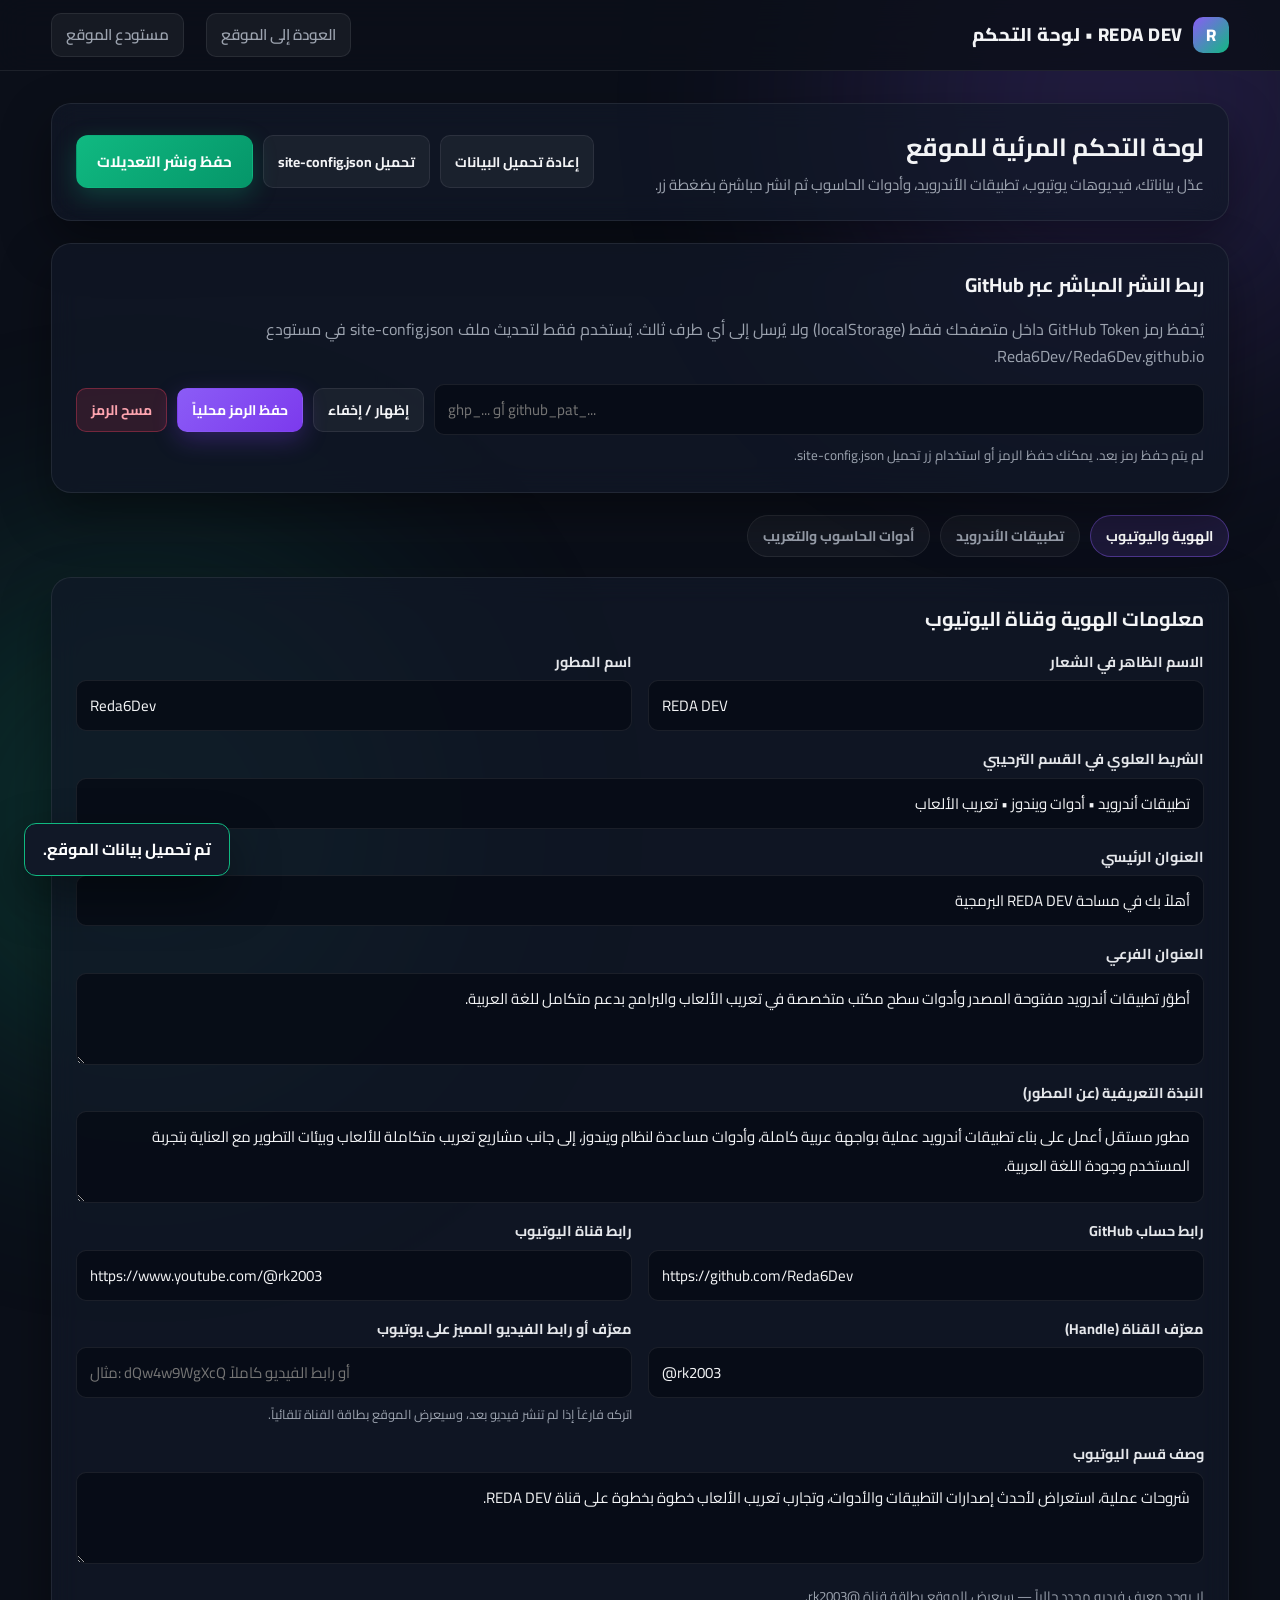
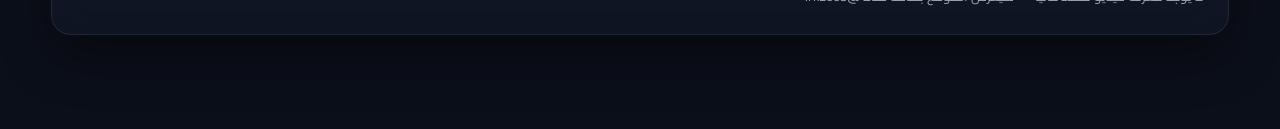
==== admin.html @ 79608a17 "Initial release of REDA DEV personal website and admin panel" ====
<!DOCTYPE html>
<html lang="ar" dir="rtl">
<head>
  <meta charset="UTF-8">
  <meta name="viewport" content="width=device-width, initial-scale=1.0">
  <title>لوحة التحكم | REDA DEV</title>
  <link rel="preconnect" href="https://fonts.googleapis.com">
  <link rel="preconnect" href="https://fonts.gstatic.com" crossorigin>
  <link href="https://fonts.googleapis.com/css2?family=Cairo:wght@400;600;700;800&display=swap" rel="stylesheet">
  <link rel="stylesheet" href="style.css">
</head>
<body>
  <div class="bg-glow bg-glow-1" aria-hidden="true"></div>
  <div class="bg-glow bg-glow-2" aria-hidden="true"></div>

  <header class="navbar">
    <div class="container nav-inner">
      <a href="index.html" class="brand">
        <span class="brand-mark">R</span>
        <span class="brand-text">REDA DEV • لوحة التحكم</span>
      </a>
      <nav class="nav-links" style="display:flex;">
        <a href="index.html" class="btn btn-secondary btn-sm">العودة إلى الموقع</a>
        <a href="https://github.com/Reda6Dev/Reda6Dev.github.io" target="_blank" rel="noopener noreferrer" class="btn btn-secondary btn-sm">مستودع الموقع</a>
      </nav>
    </div>
  </header>

  <main class="container admin-main">
    <section class="admin-header-card glass-card">
      <div>
        <h1>لوحة التحكم المرئية للموقع</h1>
        <p>عدّل بياناتك، فيديوهات يوتيوب، تطبيقات الأندرويد، وأدوات الحاسوب ثم انشر مباشرة بضغطة زر.</p>
      </div>
      <div class="admin-actions-bar">
        <button type="button" id="btn-reload" class="btn btn-secondary btn-sm">إعادة تحميل البيانات</button>
        <button type="button" id="btn-download" class="btn btn-secondary btn-sm">تحميل site-config.json</button>
        <button type="button" id="btn-publish" class="btn btn-emerald">حفظ ونشر التعديلات</button>
      </div>
    </section>

    <!-- GitHub Token Card -->
    <section class="admin-panel-card glass-card">
      <h2>ربط النشر المباشر عبر GitHub</h2>
      <p class="muted" style="margin-top:0;margin-bottom:14px;">
        يُحفظ رمز <span class="ltr-inline">GitHub Token</span> داخل متصفحك فقط (<span class="ltr-inline">localStorage</span>) ولا يُرسل إلى أي طرف ثالث. يُستخدم فقط لتحديث ملف <span class="ltr-inline">site-config.json</span> في مستودع <span class="ltr-inline">Reda6Dev/Reda6Dev.github.io</span>.
      </p>
      <div class="token-row">
        <input type="password" id="gh-token" class="input input-ltr" placeholder="ghp_... أو github_pat_...">
        <button type="button" id="btn-toggle-token" class="btn btn-secondary btn-sm">إظهار / إخفاء</button>
        <button type="button" id="btn-save-token" class="btn btn-primary btn-sm">حفظ الرمز محلياً</button>
        <button type="button" id="btn-clear-token" class="btn btn-danger btn-sm">مسح الرمز</button>
      </div>
      <small id="token-status" class="muted" style="display:block;margin-top:10px;"></small>
    </section>

    <!-- Tabs -->
    <div class="admin-tabs" role="tablist">
      <button type="button" class="filter-btn active" data-tab="tab-site">الهوية واليوتيوب</button>
      <button type="button" class="filter-btn" data-tab="tab-apps">تطبيقات الأندرويد</button>
      <button type="button" class="filter-btn" data-tab="tab-tools">أدوات الحاسوب والتعريب</button>
    </div>

    <!-- Tab 1: Identity & YouTube -->
    <section id="tab-site" class="admin-panel-card glass-card tab-pane">
      <h2>معلومات الهوية وقناة اليوتيوب</h2>
      <div class="form-grid">
        <div class="form-field">
          <label for="f-brandName">الاسم الظاهر في الشعار</label>
          <input type="text" id="f-brandName" class="input input-ltr">
        </div>
        <div class="form-field">
          <label for="f-owner">اسم المطور</label>
          <input type="text" id="f-owner" class="input input-ltr">
        </div>
        <div class="form-field full">
          <label for="f-heroBadge">الشريط العلوي في القسم الترحيبي</label>
          <input type="text" id="f-heroBadge" class="input">
        </div>
        <div class="form-field full">
          <label for="f-heroTitle">العنوان الرئيسي</label>
          <input type="text" id="f-heroTitle" class="input">
        </div>
        <div class="form-field full">
          <label for="f-heroSubtitle">العنوان الفرعي</label>
          <textarea id="f-heroSubtitle" class="textarea"></textarea>
        </div>
        <div class="form-field full">
          <label for="f-bio">النبذة التعريفية (عن المطور)</label>
          <textarea id="f-bio" class="textarea"></textarea>
        </div>
        <div class="form-field">
          <label for="f-githubUrl">رابط حساب GitHub</label>
          <input type="url" id="f-githubUrl" class="input input-ltr">
        </div>
        <div class="form-field">
          <label for="f-youtubeUrl">رابط قناة اليوتيوب</label>
          <input type="url" id="f-youtubeUrl" class="input input-ltr">
        </div>
        <div class="form-field">
          <label for="f-youtubeHandle">معرّف القناة (Handle)</label>
          <input type="text" id="f-youtubeHandle" class="input input-ltr" placeholder="@rk2003">
        </div>
        <div class="form-field">
          <label for="f-youtubeFeaturedVideoId">معرّف أو رابط الفيديو المميز على يوتيوب</label>
          <input type="text" id="f-youtubeFeaturedVideoId" class="input input-ltr" placeholder="مثال: dQw4w9WgXcQ أو رابط الفيديو كاملاً">
          <small>اتركه فارغاً إذا لم تنشر فيديو بعد، وسيعرض الموقع بطاقة القناة تلقائياً.</small>
        </div>
        <div class="form-field full">
          <label for="f-youtubeDescription">وصف قسم اليوتيوب</label>
          <textarea id="f-youtubeDescription" class="textarea"></textarea>
        </div>
      </div>

      <div id="yt-preview-box" style="margin-top:18px;"></div>
    </section>

    <!-- Tab 2: Android Apps -->
    <section id="tab-apps" class="admin-panel-card glass-card tab-pane" style="display:none;">
      <div class="section-bar-head">
        <h2 style="margin:0;">تطبيقات الأندرويد</h2>
        <button type="button" id="btn-add-app" class="btn btn-primary btn-sm">+ إضافة تطبيق جديد</button>
      </div>
      <div id="admin-apps-list"></div>
    </section>

    <!-- Tab 3: Desktop Tools -->
    <section id="tab-tools" class="admin-panel-card glass-card tab-pane" style="display:none;">
      <div class="section-bar-head">
        <h2 style="margin:0;">أدوات الحاسوب والتعريب</h2>
        <button type="button" id="btn-add-tool" class="btn btn-primary btn-sm">+ إضافة أداة جديدة</button>
      </div>
      <div id="admin-tools-list"></div>
    </section>
  </main>

  <div id="toast" class="toast" role="status" aria-live="polite"></div>

  <script src="admin.js"></script>
</body>
</html>
---- style.css ----
:root {
  --bg: #0b0f19;
  --bg-elevated: rgba(17, 24, 39, 0.72);
  --bg-solid: #111827;
  --border: rgba(255, 255, 255, 0.08);
  --border-hover: rgba(139, 92, 246, 0.45);
  --text: #f3f4f6;
  --text-muted: #9ca3af;
  --accent: #8b5cf6;
  --accent-strong: #7c3aed;
  --emerald: #10b981;
  --emerald-soft: rgba(16, 185, 129, 0.14);
  --accent-soft: rgba(139, 92, 246, 0.14);
  --yt: #ef4444;
  --danger: #f43f5e;
  --radius-lg: 20px;
  --radius-md: 14px;
  --radius-sm: 10px;
  --shadow: 0 20px 50px rgba(0, 0, 0, 0.4);
}

*,
*::before,
*::after {
  box-sizing: border-box;
}

html {
  scroll-behavior: smooth;
}

body {
  margin: 0;
  font-family: "Cairo", "Segoe UI", Tahoma, sans-serif;
  background-color: var(--bg);
  color: var(--text);
  line-height: 1.7;
  overflow-x: hidden;
  min-height: 100vh;
}

a {
  color: inherit;
  text-decoration: none;
}

img {
  max-width: 100%;
  display: block;
}

button,
input,
textarea,
select {
  font-family: inherit;
}

.ltr-inline {
  direction: ltr;
  unicode-bidi: embed;
  display: inline-block;
}

.muted {
  color: var(--text-muted);
}

.container {
  width: min(1200px, 92%);
  margin-inline: auto;
}

/* Background Glow */
.bg-glow {
  position: fixed;
  width: 560px;
  height: 560px;
  border-radius: 50%;
  filter: blur(130px);
  opacity: 0.18;
  pointer-events: none;
  z-index: -1;
}

.bg-glow-1 {
  background: var(--accent);
  top: -180px;
  right: -120px;
}

.bg-glow-2 {
  background: var(--emerald);
  bottom: -200px;
  left: -140px;
}

/* Navbar */
.navbar {
  position: sticky;
  top: 0;
  z-index: 50;
  background: rgba(11, 15, 25, 0.82);
  backdrop-filter: blur(16px);
  border-bottom: 1px solid var(--border);
}

.nav-inner {
  display: flex;
  align-items: center;
  justify-content: space-between;
  min-height: 70px;
  gap: 16px;
}

.brand {
  display: inline-flex;
  align-items: center;
  gap: 10px;
  font-weight: 800;
  font-size: 1.15rem;
  letter-spacing: 0.5px;
}

.brand-mark {
  width: 36px;
  height: 36px;
  border-radius: 10px;
  background: linear-gradient(135deg, var(--accent), var(--emerald));
  display: grid;
  place-items: center;
  color: #fff;
  font-weight: 800;
  font-size: 1.05rem;
}

.nav-links {
  display: flex;
  align-items: center;
  gap: 22px;
}

.nav-links a {
  color: var(--text-muted);
  font-weight: 600;
  font-size: 0.96rem;
  transition: color 0.2s ease;
}

.nav-links a:hover {
  color: var(--text);
}

.btn-admin-pill {
  padding: 7px 14px;
  border-radius: 999px;
  background: var(--accent-soft);
  border: 1px solid rgba(139, 92, 246, 0.35);
  color: #ddd6fe !important;
  font-size: 0.88rem !important;
}

.btn-admin-pill:hover {
  background: rgba(139, 92, 246, 0.28);
}

.nav-toggle {
  display: none;
  flex-direction: column;
  gap: 5px;
  background: transparent;
  border: 1px solid var(--border);
  border-radius: 8px;
  padding: 8px;
  cursor: pointer;
}

.nav-toggle span {
  width: 22px;
  height: 2px;
  background: var(--text);
  border-radius: 2px;
}

/* Glass Card & Buttons */
.glass-card {
  background: var(--bg-elevated);
  backdrop-filter: blur(14px);
  border: 1px solid var(--border);
  border-radius: var(--radius-lg);
  box-shadow: var(--shadow);
}

.btn {
  display: inline-flex;
  align-items: center;
  justify-content: center;
  gap: 8px;
  padding: 11px 20px;
  border-radius: 12px;
  font-weight: 700;
  font-size: 0.95rem;
  border: 1px solid transparent;
  cursor: pointer;
  transition: transform 0.18s ease, background-color 0.2s ease, border-color 0.2s ease, box-shadow 0.2s ease;
}

.btn:hover {
  transform: translateY(-2px);
}

.btn-sm {
  padding: 8px 14px;
  font-size: 0.87rem;
  border-radius: 10px;
}

.btn-block {
  width: 100%;
}

.btn-primary {
  background: linear-gradient(135deg, var(--accent), var(--accent-strong));
  color: #fff;
  box-shadow: 0 8px 24px rgba(124, 58, 237, 0.3);
}

.btn-primary:hover {
  box-shadow: 0 12px 28px rgba(124, 58, 237, 0.45);
}

.btn-emerald {
  background: linear-gradient(135deg, #10b981, #059669);
  color: #fff;
  box-shadow: 0 8px 24px rgba(16, 185, 129, 0.26);
}

.btn-secondary {
  background: rgba(255, 255, 255, 0.05);
  border-color: var(--border);
  color: var(--text);
}

.btn-secondary:hover {
  background: rgba(255, 255, 255, 0.1);
  border-color: rgba(255, 255, 255, 0.2);
}

.btn-youtube {
  background: rgba(239, 68, 68, 0.16);
  border-color: rgba(239, 68, 68, 0.42);
  color: #fecaca;
}

.btn-youtube:hover {
  background: rgba(239, 68, 68, 0.28);
}

.btn-danger {
  background: rgba(244, 63, 94, 0.14);
  border-color: rgba(244, 63, 94, 0.35);
  color: #fda4af;
}

.btn-danger:hover {
  background: rgba(244, 63, 94, 0.25);
}

/* Hero */
.hero {
  padding: 72px 0 42px;
}

.hero-inner {
  text-align: center;
  max-width: 860px;
}

.hero-badge {
  display: inline-block;
  padding: 6px 16px;
  border-radius: 999px;
  background: var(--emerald-soft);
  border: 1px solid rgba(16, 185, 129, 0.32);
  color: #6ee7b7;
  font-size: 0.88rem;
  font-weight: 700;
  margin-bottom: 18px;
}

.hero-title {
  margin: 0 0 16px;
  font-size: clamp(1.9rem, 4vw, 3rem);
  font-weight: 800;
  line-height: 1.28;
  background: linear-gradient(135deg, #ffffff 30%, #c4b5fd 75%, #6ee7b7 100%);
  -webkit-background-clip: text;
  -webkit-text-fill-color: transparent;
}

.hero-subtitle {
  margin: 0 auto 28px;
  color: var(--text-muted);
  font-size: 1.12rem;
  max-width: 680px;
}

.hero-actions {
  display: flex;
  flex-wrap: wrap;
  justify-content: center;
  gap: 12px;
  margin-bottom: 38px;
}

.hero-stats {
  display: grid;
  grid-template-columns: repeat(3, 1fr);
  gap: 14px;
  max-width: 680px;
  margin-inline: auto;
}

.stat-card {
  background: rgba(255, 255, 255, 0.03);
  border: 1px solid var(--border);
  border-radius: var(--radius-md);
  padding: 16px 12px;
  display: flex;
  flex-direction: column;
  gap: 2px;
}

.stat-value {
  font-size: 1.65rem;
  font-weight: 800;
  color: #fff;
}

.stat-label {
  font-size: 0.88rem;
  color: var(--text-muted);
}

/* Sections */
.section {
  padding: 46px 0;
}

.section-compact {
  padding-bottom: 64px;
}

.section-head {
  display: flex;
  align-items: flex-end;
  justify-content: space-between;
  gap: 16px;
  margin-bottom: 26px;
}

.section-head-wrap {
  flex-wrap: wrap;
}

.section-kicker {
  display: inline-block;
  color: var(--emerald);
  font-weight: 700;
  font-size: 0.85rem;
  margin-bottom: 2px;
}

.section-title {
  margin: 0;
  font-size: 1.75rem;
  font-weight: 800;
}

.section-desc {
  margin: 0;
  color: var(--text-muted);
  font-size: 0.98rem;
}

.loading-box {
  padding: 36px;
  text-align: center;
  color: var(--text-muted);
  background: var(--bg-elevated);
  border: 1px dashed var(--border);
  border-radius: var(--radius-lg);
}

/* Android Apps */
.apps-grid {
  display: grid;
  gap: 24px;
}

.app-card {
  padding: 26px;
  display: grid;
  grid-template-columns: 1.1fr 0.9fr;
  gap: 26px;
  align-items: center;
  transition: border-color 0.25s ease;
}

.app-card:hover {
  border-color: var(--border-hover);
}

.app-header {
  display: flex;
  align-items: center;
  gap: 14px;
  margin-bottom: 12px;
}

.app-icon {
  width: 56px;
  height: 56px;
  border-radius: 14px;
  object-fit: cover;
  border: 1px solid var(--border);
  background: rgba(255, 255, 255, 0.04);
  flex-shrink: 0;
}

.app-icon-fallback {
  width: 56px;
  height: 56px;
  border-radius: 14px;
  display: grid;
  place-items: center;
  background: linear-gradient(135deg, var(--accent-soft), var(--emerald-soft));
  border: 1px solid var(--border);
  font-size: 1.5rem;
  flex-shrink: 0;
}

.app-title-row {
  display: flex;
  align-items: center;
  flex-wrap: wrap;
  gap: 10px;
}

.app-name {
  margin: 0;
  font-size: 1.45rem;
  font-weight: 800;
}

.version-badge {
  display: inline-flex;
  align-items: center;
  gap: 5px;
  padding: 3px 10px;
  border-radius: 999px;
  font-size: 0.78rem;
  font-weight: 700;
  background: var(--emerald-soft);
  color: #6ee7b7;
  border: 1px solid rgba(16, 185, 129, 0.3);
  direction: ltr;
}

.app-tagline {
  margin: 2px 0 0;
  color: #c4b5fd;
  font-size: 0.94rem;
  font-weight: 600;
}

.app-desc {
  margin: 12px 0 16px;
  color: var(--text-muted);
}

.features-list {
  list-style: none;
  margin: 0 0 20px;
  padding: 0;
  display: grid;
  gap: 8px;
}

.features-list li {
  display: flex;
  align-items: flex-start;
  gap: 9px;
  font-size: 0.94rem;
  color: #e5e7eb;
}

.features-list li::before {
  content: "✓";
  color: var(--emerald);
  font-weight: 800;
  flex-shrink: 0;
}

.app-actions {
  display: flex;
  flex-wrap: wrap;
  gap: 10px;
}

.apk-meta {
  margin-top: 10px;
  font-size: 0.84rem;
  color: var(--text-muted);
}

/* Screenshots Gallery */
.app-gallery {
  display: grid;
  grid-template-columns: repeat(3, 1fr);
  gap: 10px;
}

.shot-thumb {
  position: relative;
  border-radius: 12px;
  overflow: hidden;
  border: 1px solid var(--border);
  background: #080b12;
  cursor: pointer;
  padding: 0;
  aspect-ratio: 9 / 19;
  transition: transform 0.2s ease, border-color 0.2s ease;
}

.shot-thumb:hover {
  transform: translateY(-4px);
  border-color: var(--accent);
}

.shot-thumb img {
  width: 100%;
  height: 100%;
  object-fit: cover;
}

.shot-zoom-hint {
  position: absolute;
  inset-inline: 0;
  bottom: 0;
  padding: 18px 6px 6px;
  background: linear-gradient(transparent, rgba(0, 0, 0, 0.85));
  color: #fff;
  font-size: 0.74rem;
  text-align: center;
  opacity: 0;
  transition: opacity 0.2s ease;
}

.shot-thumb:hover .shot-zoom-hint {
  opacity: 1;
}

/* Filter Bar & Tools Grid */
.filter-bar {
  display: flex;
  flex-wrap: wrap;
  gap: 8px;
}

.filter-btn {
  padding: 7px 15px;
  border-radius: 999px;
  border: 1px solid var(--border);
  background: rgba(255, 255, 255, 0.04);
  color: var(--text-muted);
  font-weight: 700;
  font-size: 0.88rem;
  cursor: pointer;
  transition: all 0.2s ease;
}

.filter-btn.active,
.filter-btn:hover {
  background: var(--accent-soft);
  border-color: rgba(139, 92, 246, 0.45);
  color: #fff;
}

.tools-grid {
  display: grid;
  grid-template-columns: repeat(auto-fill, minmax(310px, 1fr));
  gap: 18px;
}

.tool-card {
  padding: 22px;
  display: flex;
  flex-direction: column;
  justify-content: space-between;
  gap: 16px;
  transition: transform 0.2s ease, border-color 0.2s ease;
}

.tool-card:hover {
  transform: translateY(-3px);
  border-color: var(--border-hover);
}

.tool-top {
  display: flex;
  align-items: flex-start;
  justify-content: space-between;
  gap: 12px;
}

.tool-title-group {
  display: flex;
  align-items: center;
  gap: 12px;
}

.tool-emoji {
  width: 44px;
  height: 44px;
  border-radius: 12px;
  display: grid;
  place-items: center;
  background: rgba(255, 255, 255, 0.05);
  border: 1px solid var(--border);
  font-size: 1.35rem;
  flex-shrink: 0;
}

.tool-name {
  margin: 0;
  font-size: 1.08rem;
  font-weight: 800;
  direction: ltr;
  text-align: right;
}

.tool-category {
  font-size: 0.8rem;
  color: #c4b5fd;
  font-weight: 600;
}

.tool-desc {
  margin: 10px 0 12px;
  color: var(--text-muted);
  font-size: 0.93rem;
}

.tags-row {
  display: flex;
  flex-wrap: wrap;
  gap: 6px;
}

.tag-chip {
  padding: 2px 9px;
  border-radius: 6px;
  background: rgba(255, 255, 255, 0.05);
  border: 1px solid var(--border);
  font-size: 0.76rem;
  color: #d1d5db;
}

.tool-actions {
  display: flex;
  gap: 8px;
  flex-wrap: wrap;
  padding-top: 8px;
  border-top: 1px solid rgba(255, 255, 255, 0.06);
}

.tool-actions .btn {
  flex: 1;
  min-width: 120px;
}

/* YouTube Section */
.youtube-layout {
  display: grid;
  grid-template-columns: 1.4fr 0.85fr;
  gap: 20px;
  align-items: stretch;
}

.youtube-player-wrap {
  overflow: hidden;
  padding: 12px;
  display: flex;
  align-items: center;
  justify-content: center;
}

.yt-aspect {
  position: relative;
  width: 100%;
  aspect-ratio: 16 / 9;
  border-radius: 14px;
  overflow: hidden;
  background: #060911;
}

.yt-aspect iframe {
  position: absolute;
  inset: 0;
  width: 100%;
  height: 100%;
  border: 0;
}

.yt-placeholder {
  width: 100%;
  aspect-ratio: 16 / 9;
  border-radius: 14px;
  background: radial-gradient(circle at top right, rgba(239, 68, 68, 0.16), transparent 55%),
              linear-gradient(135deg, rgba(17, 24, 39, 0.95), rgba(11, 15, 25, 0.98));
  border: 1px dashed rgba(255, 255, 255, 0.14);
  display: flex;
  flex-direction: column;
  align-items: center;
  justify-content: center;
  text-align: center;
  padding: 28px;
  gap: 12px;
}

.yt-play-circle {
  width: 70px;
  height: 70px;
  border-radius: 50%;
  background: rgba(239, 68, 68, 0.2);
  border: 2px solid rgba(239, 68, 68, 0.55);
  color: #fecaca;
  font-size: 1.7rem;
  display: grid;
  place-items: center;
}

.youtube-info-card {
  padding: 24px;
  display: flex;
  flex-direction: column;
  justify-content: space-between;
  gap: 18px;
}

.yt-channel-badge {
  display: flex;
  align-items: center;
  gap: 14px;
}

.yt-avatar {
  width: 54px;
  height: 54px;
  border-radius: 50%;
  background: linear-gradient(135deg, #ef4444, #b91c1c);
  color: #fff;
  display: grid;
  place-items: center;
  font-size: 1.25rem;
  font-weight: 800;
  flex-shrink: 0;
}

.yt-channel-badge h3 {
  margin: 0;
  font-size: 1.22rem;
}

.yt-bio {
  margin: 0;
  color: var(--text-muted);
  font-size: 0.96rem;
}

.yt-actions {
  display: grid;
  gap: 10px;
}

/* About Banner */
.about-banner {
  padding: 26px 28px;
  display: flex;
  align-items: center;
  justify-content: space-between;
  gap: 20px;
  flex-wrap: wrap;
}

.about-banner h3 {
  margin: 0 0 6px;
  font-size: 1.25rem;
}

.about-banner p {
  margin: 0;
  color: var(--text-muted);
  max-width: 680px;
}

.about-actions {
  display: flex;
  gap: 10px;
  flex-wrap: wrap;
}

/* Footer */
.footer {
  border-top: 1px solid var(--border);
  padding: 24px 0;
  background: rgba(8, 11, 18, 0.6);
}

.footer-inner {
  display: flex;
  align-items: center;
  justify-content: space-between;
  flex-wrap: wrap;
  gap: 12px;
  color: var(--text-muted);
  font-size: 0.92rem;
}

.footer-links {
  display: flex;
  gap: 18px;
  flex-wrap: wrap;
}

.footer-links a:hover {
  color: var(--text);
}

/* Lightbox */
.lightbox {
  position: fixed;
  inset: 0;
  z-index: 100;
  background: rgba(4, 7, 13, 0.92);
  backdrop-filter: blur(8px);
  display: none;
  align-items: center;
  justify-content: center;
  padding: 24px;
}

.lightbox.open {
  display: flex;
}

.lightbox-content {
  max-width: 92vw;
  max-height: 88vh;
  text-align: center;
}

.lightbox-content img {
  max-height: 78vh;
  margin-inline: auto;
  border-radius: 14px;
  border: 1px solid rgba(255, 255, 255, 0.16);
}

.lightbox-content p {
  margin: 12px 0 0;
  color: var(--text-muted);
}

.lightbox-close,
.lightbox-nav {
  position: fixed;
  background: rgba(255, 255, 255, 0.1);
  border: 1px solid rgba(255, 255, 255, 0.18);
  color: #fff;
  border-radius: 50%;
  width: 44px;
  height: 44px;
  font-size: 1.6rem;
  line-height: 1;
  cursor: pointer;
  display: grid;
  place-items: center;
}

.lightbox-close {
  top: 20px;
  left: 20px;
}

.lightbox-prev {
  right: 18px;
  top: 50%;
  transform: translateY(-50%);
}

.lightbox-next {
  left: 18px;
  top: 50%;
  transform: translateY(-50%);
}

/* Admin Panel Styles */
.admin-main {
  padding: 32px 0 72px;
}

.admin-header-card {
  padding: 22px 24px;
  margin-bottom: 22px;
  display: flex;
  align-items: center;
  justify-content: space-between;
  gap: 16px;
  flex-wrap: wrap;
}

.admin-header-card h1 {
  margin: 0 0 4px;
  font-size: 1.55rem;
}

.admin-header-card p {
  margin: 0;
  color: var(--text-muted);
  font-size: 0.94rem;
}

.admin-actions-bar {
  display: flex;
  flex-wrap: wrap;
  gap: 10px;
}

.admin-tabs {
  display: flex;
  flex-wrap: wrap;
  gap: 10px;
  margin-bottom: 20px;
}

.admin-panel-card {
  padding: 24px;
  margin-bottom: 22px;
}

.admin-panel-card h2 {
  margin: 0 0 14px;
  font-size: 1.25rem;
}

.form-grid {
  display: grid;
  grid-template-columns: repeat(2, 1fr);
  gap: 16px;
}

.form-field {
  display: flex;
  flex-direction: column;
  gap: 6px;
}

.form-field.full {
  grid-column: 1 / -1;
}

.form-field label {
  font-size: 0.9rem;
  font-weight: 700;
  color: #e5e7eb;
}

.form-field small {
  color: var(--text-muted);
  font-size: 0.8rem;
}

.input,
.textarea,
.select {
  width: 100%;
  padding: 10px 13px;
  border-radius: 10px;
  border: 1px solid var(--border);
  background: rgba(8, 12, 22, 0.85);
  color: var(--text);
  font-size: 0.94rem;
  outline: none;
  transition: border-color 0.2s ease;
}

.input:focus,
.textarea:focus,
.select:focus {
  border-color: var(--accent);
}

.input-ltr {
  direction: ltr;
  text-align: left;
}

.textarea {
  min-height: 92px;
  resize: vertical;
}

.token-row {
  display: flex;
  gap: 10px;
  flex-wrap: wrap;
  align-items: center;
}

.token-row .input {
  flex: 1;
  min-width: 240px;
}

.admin-item-card {
  background: rgba(255, 255, 255, 0.03);
  border: 1px solid var(--border);
  border-radius: var(--radius-md);
  padding: 18px;
  margin-bottom: 16px;
}

.admin-item-head {
  display: flex;
  align-items: center;
  justify-content: space-between;
  gap: 12px;
  margin-bottom: 14px;
  padding-bottom: 10px;
  border-bottom: 1px solid rgba(255, 255, 255, 0.06);
}

.admin-item-head h3 {
  margin: 0;
  font-size: 1.1rem;
}

.section-bar-head {
  display: flex;
  align-items: center;
  justify-content: space-between;
  gap: 12px;
  margin-bottom: 16px;
  flex-wrap: wrap;
}

.toast {
  position: fixed;
  bottom: 24px;
  left: 24px;
  z-index: 120;
  padding: 12px 18px;
  border-radius: 12px;
  background: #111827;
  border: 1px solid var(--emerald);
  color: #fff;
  font-weight: 700;
  box-shadow: var(--shadow);
  opacity: 0;
  transform: translateY(16px);
  pointer-events: none;
  transition: opacity 0.22s ease, transform 0.22s ease;
}

.toast.show {
  opacity: 1;
  transform: translateY(0);
}

.toast.error {
  border-color: var(--danger);
}

/* Responsive */
@media (max-width: 920px) {
  .app-card {
    grid-template-columns: 1fr;
  }

  .youtube-layout {
    grid-template-columns: 1fr;
  }
}

@media (max-width: 720px) {
  .nav-toggle {
    display: flex;
  }

  .nav-links {
    position: absolute;
    top: 70px;
    inset-inline: 0;
    background: rgba(11, 15, 25, 0.97);
    border-bottom: 1px solid var(--border);
    flex-direction: column;
    padding: 18px;
    gap: 14px;
    display: none;
  }

  .nav-links.open {
    display: flex;
  }

  .hero {
    padding-top: 46px;
  }

  .hero-stats {
    grid-template-columns: 1fr;
  }

  .form-grid {
    grid-template-columns: 1fr;
  }

  .app-gallery {
    gap: 8px;
  }
}
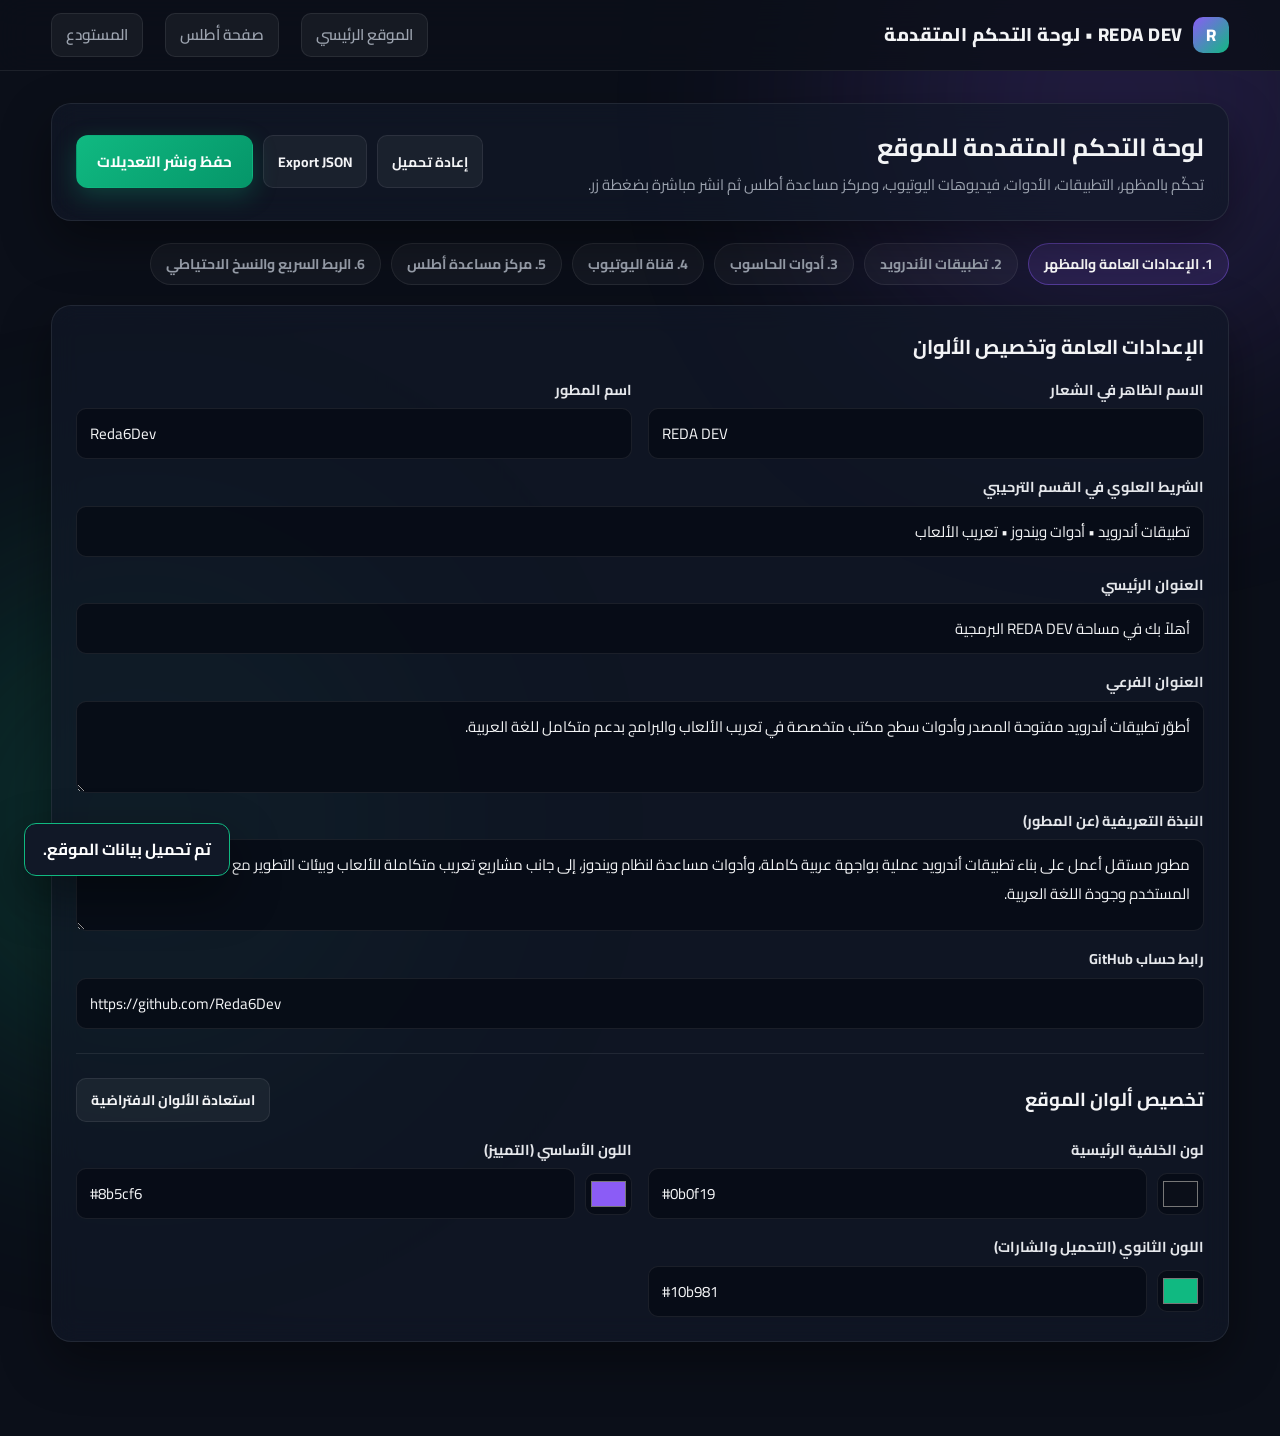
==== commit 5f3775af: "Add Atlas help center, real app icons, and upgraded admin panel" ====
--- a/admin.html
+++ b/admin.html
@@ -3,7 +3,7 @@
 <head>
   <meta charset="UTF-8">
   <meta name="viewport" content="width=device-width, initial-scale=1.0">
-  <title>لوحة التحكم | REDA DEV</title>
+  <title>لوحة التحكم المتقدمة | REDA DEV</title>
   <link rel="preconnect" href="https://fonts.googleapis.com">
   <link rel="preconnect" href="https://fonts.gstatic.com" crossorigin>
   <link href="https://fonts.googleapis.com/css2?family=Cairo:wght@400;600;700;800&display=swap" rel="stylesheet">
@@ -17,11 +17,12 @@
     <div class="container nav-inner">
       <a href="index.html" class="brand">
         <span class="brand-mark">R</span>
-        <span class="brand-text">REDA DEV • لوحة التحكم</span>
+        <span class="brand-text">REDA DEV • لوحة التحكم المتقدمة</span>
       </a>
       <nav class="nav-links" style="display:flex;">
-        <a href="index.html" class="btn btn-secondary btn-sm">العودة إلى الموقع</a>
-        <a href="https://github.com/Reda6Dev/Reda6Dev.github.io" target="_blank" rel="noopener noreferrer" class="btn btn-secondary btn-sm">مستودع الموقع</a>
+        <a href="index.html" class="btn btn-secondary btn-sm">الموقع الرئيسي</a>
+        <a href="atlas.html" class="btn btn-secondary btn-sm">صفحة أطلس</a>
+        <a href="https://github.com/Reda6Dev/Reda6Dev.github.io" target="_blank" rel="noopener noreferrer" class="btn btn-secondary btn-sm">المستودع</a>
       </nav>
     </div>
   </header>
@@ -29,108 +30,202 @@
   <main class="container admin-main">
     <section class="admin-header-card glass-card">
       <div>
-        <h1>لوحة التحكم المرئية للموقع</h1>
-        <p>عدّل بياناتك، فيديوهات يوتيوب، تطبيقات الأندرويد، وأدوات الحاسوب ثم انشر مباشرة بضغطة زر.</p>
+        <h1>لوحة التحكم المتقدمة للموقع</h1>
+        <p>تحكّم بالمظهر، التطبيقات، الأدوات، فيديوهات اليوتيوب، ومركز مساعدة أطلس ثم انشر مباشرة بضغطة زر.</p>
       </div>
       <div class="admin-actions-bar">
-        <button type="button" id="btn-reload" class="btn btn-secondary btn-sm">إعادة تحميل البيانات</button>
-        <button type="button" id="btn-download" class="btn btn-secondary btn-sm">تحميل site-config.json</button>
+        <button type="button" id="btn-reload" class="btn btn-secondary btn-sm">إعادة تحميل</button>
+        <button type="button" id="btn-download" class="btn btn-secondary btn-sm">Export JSON</button>
         <button type="button" id="btn-publish" class="btn btn-emerald">حفظ ونشر التعديلات</button>
       </div>
     </section>
 
-    <!-- GitHub Token Card -->
-    <section class="admin-panel-card glass-card">
-      <h2>ربط النشر المباشر عبر GitHub</h2>
-      <p class="muted" style="margin-top:0;margin-bottom:14px;">
-        يُحفظ رمز <span class="ltr-inline">GitHub Token</span> داخل متصفحك فقط (<span class="ltr-inline">localStorage</span>) ولا يُرسل إلى أي طرف ثالث. يُستخدم فقط لتحديث ملف <span class="ltr-inline">site-config.json</span> في مستودع <span class="ltr-inline">Reda6Dev/Reda6Dev.github.io</span>.
+    <!-- 6 Tabs -->
+    <div class="admin-tabs" role="tablist">
+      <button type="button" class="filter-btn active" data-tab="tab-site">1. الإعدادات العامة والمظهر</button>
+      <button type="button" class="filter-btn" data-tab="tab-apps">2. تطبيقات الأندرويد</button>
+      <button type="button" class="filter-btn" data-tab="tab-tools">3. أدوات الحاسوب</button>
+      <button type="button" class="filter-btn" data-tab="tab-youtube">4. قناة اليوتيوب</button>
+      <button type="button" class="filter-btn" data-tab="tab-atlas-help">5. مركز مساعدة أطلس</button>
+      <button type="button" class="filter-btn" data-tab="tab-sync">6. الربط السريع والنسخ الاحتياطي</button>
+    </div>
+
+    <!-- Tab 1: General Settings & Theme -->
+    <section id="tab-site" class="admin-panel-card glass-card tab-pane">
+      <h2>الإعدادات العامة وتخصيص الألوان</h2>
+      <div class="form-grid">
+        <div class="form-field">
+          <label for="f-brandName">الاسم الظاهر في الشعار</label>
+          <input type="text" id="f-brandName" class="input input-ltr">
+        </div>
+        <div class="form-field">
+          <label for="f-owner">اسم المطور</label>
+          <input type="text" id="f-owner" class="input input-ltr">
+        </div>
+        <div class="form-field full">
+          <label for="f-heroBadge">الشريط العلوي في القسم الترحيبي</label>
+          <input type="text" id="f-heroBadge" class="input">
+        </div>
+        <div class="form-field full">
+          <label for="f-heroTitle">العنوان الرئيسي</label>
+          <input type="text" id="f-heroTitle" class="input">
+        </div>
+        <div class="form-field full">
+          <label for="f-heroSubtitle">العنوان الفرعي</label>
+          <textarea id="f-heroSubtitle" class="textarea"></textarea>
+        </div>
+        <div class="form-field full">
+          <label for="f-bio">النبذة التعريفية (عن المطور)</label>
+          <textarea id="f-bio" class="textarea"></textarea>
+        </div>
+        <div class="form-field full">
+          <label for="f-githubUrl">رابط حساب GitHub</label>
+          <input type="url" id="f-githubUrl" class="input input-ltr">
+        </div>
+      </div>
+
+      <hr style="border:0;border-top:1px solid var(--border);margin:24px 0;">
+
+      <div class="section-bar-head">
+        <h3 style="margin:0;">تخصيص ألوان الموقع</h3>
+        <button type="button" id="btn-reset-colors" class="btn btn-secondary btn-sm">استعادة الألوان الافتراضية</button>
+      </div>
+      <div class="form-grid">
+        <div class="form-field">
+          <label for="c-bg">لون الخلفية الرئيسية</label>
+          <div class="color-picker-row">
+            <input type="color" id="c-bg" class="color-input" value="#0b0f19">
+            <input type="text" id="c-bg-hex" class="input input-ltr" value="#0b0f19">
+          </div>
+        </div>
+        <div class="form-field">
+          <label for="c-accent">اللون الأساسي (التمييز)</label>
+          <div class="color-picker-row">
+            <input type="color" id="c-accent" class="color-input" value="#8b5cf6">
+            <input type="text" id="c-accent-hex" class="input input-ltr" value="#8b5cf6">
+          </div>
+        </div>
+        <div class="form-field">
+          <label for="c-emerald">اللون الثانوي (التحميل والشارات)</label>
+          <div class="color-picker-row">
+            <input type="color" id="c-emerald" class="color-input" value="#10b981">
+            <input type="text" id="c-emerald-hex" class="input input-ltr" value="#10b981">
+          </div>
+        </div>
+      </div>
+    </section>
+
+    <!-- Tab 2: Android Apps -->
+    <section id="tab-apps" class="admin-panel-card glass-card tab-pane" style="display:none;">
+      <div class="section-bar-head">
+        <h2 style="margin:0;">إدارة تطبيقات الأندرويد</h2>
+        <button type="button" id="btn-add-app" class="btn btn-primary btn-sm">+ إضافة تطبيق جديد</button>
+      </div>
+      <div id="admin-apps-list"></div>
+    </section>
+
+    <!-- Tab 3: Desktop Tools -->
+    <section id="tab-tools" class="admin-panel-card glass-card tab-pane" style="display:none;">
+      <div class="section-bar-head">
+        <h2 style="margin:0;">إدارة أدوات الحاسوب والتعريب</h2>
+        <button type="button" id="btn-add-tool" class="btn btn-primary btn-sm">+ إضافة أداة جديدة</button>
+      </div>
+      <div id="admin-tools-list"></div>
+    </section>
+
+    <!-- Tab 4: YouTube Channel -->
+    <section id="tab-youtube" class="admin-panel-card glass-card tab-pane" style="display:none;">
+      <h2>إدارة قناة اليوتيوب (@rk2003)</h2>
+      <div class="form-grid">
+        <div class="form-field">
+          <label for="f-youtubeUrl">رابط قناة اليوتيوب</label>
+          <input type="url" id="f-youtubeUrl" class="input input-ltr">
+        </div>
+        <div class="form-field">
+          <label for="f-youtubeHandle">معرّف القناة (Handle)</label>
+          <input type="text" id="f-youtubeHandle" class="input input-ltr" placeholder="@rk2003">
+        </div>
+        <div class="form-field">
+          <label for="f-youtubeChannelName">اسم القناة</label>
+          <input type="text" id="f-youtubeChannelName" class="input input-ltr">
+        </div>
+        <div class="form-field">
+          <label for="f-youtubeFeaturedVideoId">رابط أو معرّف الفيديو الرئيسي المميز</label>
+          <input type="text" id="f-youtubeFeaturedVideoId" class="input input-ltr" placeholder="الصق رابط يوتيوب كاملاً مثل https://youtu.be/...">
+          <small>يُستخرج <span class="ltr-inline">Video ID</span> تلقائياً من أي رابط يوتيوب.</small>
+        </div>
+        <div class="form-field full">
+          <label for="f-youtubeDescription">وصف قسم اليوتيوب</label>
+          <textarea id="f-youtubeDescription" class="textarea"></textarea>
+        </div>
+      </div>
+
+      <div id="yt-preview-box" style="margin-top:16px;"></div>
+
+      <hr style="border:0;border-top:1px solid var(--border);margin:24px 0;">
+
+      <div class="section-bar-head">
+        <div>
+          <h3 style="margin:0;">قائمة الفيديوهات المميزة الإضافية</h3>
+          <small class="muted">أضف عدة فيديوهات بلصق رابط كل فيديو ليظهر كقائمة تشغيل في الموقع.</small>
+        </div>
+        <button type="button" id="btn-add-yt-video" class="btn btn-primary btn-sm">+ إضافة فيديو</button>
+      </div>
+      <div id="admin-yt-videos-list"></div>
+    </section>
+
+    <!-- Tab 5: Atlas Help Center -->
+    <section id="tab-atlas-help" class="admin-panel-card glass-card tab-pane" style="display:none;">
+      <div class="section-bar-head">
+        <div>
+          <h2 style="margin:0;">أقسام مركز مساعدة أطلس</h2>
+          <small class="muted">تظهر هذه الأقسام مباشرة في صفحة <span class="ltr-inline">atlas.html</span>.</small>
+        </div>
+        <button type="button" id="btn-add-help-sec" class="btn btn-primary btn-sm">+ إضافة قسم مساعدة</button>
+      </div>
+      <div id="admin-help-sections-list"></div>
+
+      <hr style="border:0;border-top:1px solid var(--border);margin:26px 0;">
+
+      <div class="section-bar-head">
+        <h2 style="margin:0;">الأسئلة الشائعة (FAQ)</h2>
+        <button type="button" id="btn-add-faq" class="btn btn-primary btn-sm">+ إضافة سؤال وجواب</button>
+      </div>
+      <div id="admin-faqs-list"></div>
+    </section>
+
+    <!-- Tab 6: Quick Connect & Backup -->
+    <section id="tab-sync" class="admin-panel-card glass-card tab-pane" style="display:none;">
+      <h2>الربط السريع مع GitHub</h2>
+      <p class="muted" style="margin-top:0;">
+        يُحفظ الرمز في متصفحك محلياً فقط (<span class="ltr-inline">localStorage</span>) لتفعيل زر «حفظ ونشر التعديلات».
       </p>
+
+      <div style="margin-bottom:14px;">
+        <a href="https://github.com/settings/tokens/new?description=Reda6Dev-Website-Admin&scopes=public_repo" target="_blank" rel="noopener noreferrer" class="btn btn-primary btn-sm">
+          إنشاء GitHub Token جاهز الصلاحيات
+        </a>
+      </div>
+
       <div class="token-row">
         <input type="password" id="gh-token" class="input input-ltr" placeholder="ghp_... أو github_pat_...">
         <button type="button" id="btn-toggle-token" class="btn btn-secondary btn-sm">إظهار / إخفاء</button>
-        <button type="button" id="btn-save-token" class="btn btn-primary btn-sm">حفظ الرمز محلياً</button>
+        <button type="button" id="btn-save-token" class="btn btn-primary btn-sm">حفظ الرمز</button>
+        <button type="button" id="btn-test-token" class="btn btn-emerald btn-sm">اختبار الاتصال</button>
         <button type="button" id="btn-clear-token" class="btn btn-danger btn-sm">مسح الرمز</button>
       </div>
       <small id="token-status" class="muted" style="display:block;margin-top:10px;"></small>
-    </section>
-
-    <!-- Tabs -->
-    <div class="admin-tabs" role="tablist">
-      <button type="button" class="filter-btn active" data-tab="tab-site">الهوية واليوتيوب</button>
-      <button type="button" class="filter-btn" data-tab="tab-apps">تطبيقات الأندرويد</button>
-      <button type="button" class="filter-btn" data-tab="tab-tools">أدوات الحاسوب والتعريب</button>
-    </div>
-
-    <!-- Tab 1: Identity & YouTube -->
-    <section id="tab-site" class="admin-panel-card glass-card tab-pane">
-      <h2>معلومات الهوية وقناة اليوتيوب</h2>
-      <div class="form-grid">
-        <div class="form-field">
-          <label for="f-brandName">الاسم الظاهر في الشعار</label>
-          <input type="text" id="f-brandName" class="input input-ltr">
-        </div>
-        <div class="form-field">
-          <label for="f-owner">اسم المطور</label>
-          <input type="text" id="f-owner" class="input input-ltr">
-        </div>
-        <div class="form-field full">
-          <label for="f-heroBadge">الشريط العلوي في القسم الترحيبي</label>
-          <input type="text" id="f-heroBadge" class="input">
-        </div>
-        <div class="form-field full">
-          <label for="f-heroTitle">العنوان الرئيسي</label>
-          <input type="text" id="f-heroTitle" class="input">
-        </div>
-        <div class="form-field full">
-          <label for="f-heroSubtitle">العنوان الفرعي</label>
-          <textarea id="f-heroSubtitle" class="textarea"></textarea>
-        </div>
-        <div class="form-field full">
-          <label for="f-bio">النبذة التعريفية (عن المطور)</label>
-          <textarea id="f-bio" class="textarea"></textarea>
-        </div>
-        <div class="form-field">
-          <label for="f-githubUrl">رابط حساب GitHub</label>
-          <input type="url" id="f-githubUrl" class="input input-ltr">
-        </div>
-        <div class="form-field">
-          <label for="f-youtubeUrl">رابط قناة اليوتيوب</label>
-          <input type="url" id="f-youtubeUrl" class="input input-ltr">
-        </div>
-        <div class="form-field">
-          <label for="f-youtubeHandle">معرّف القناة (Handle)</label>
-          <input type="text" id="f-youtubeHandle" class="input input-ltr" placeholder="@rk2003">
-        </div>
-        <div class="form-field">
-          <label for="f-youtubeFeaturedVideoId">معرّف أو رابط الفيديو المميز على يوتيوب</label>
-          <input type="text" id="f-youtubeFeaturedVideoId" class="input input-ltr" placeholder="مثال: dQw4w9WgXcQ أو رابط الفيديو كاملاً">
-          <small>اتركه فارغاً إذا لم تنشر فيديو بعد، وسيعرض الموقع بطاقة القناة تلقائياً.</small>
-        </div>
-        <div class="form-field full">
-          <label for="f-youtubeDescription">وصف قسم اليوتيوب</label>
-          <textarea id="f-youtubeDescription" class="textarea"></textarea>
-        </div>
-      </div>
-
-      <div id="yt-preview-box" style="margin-top:18px;"></div>
-    </section>
-
-    <!-- Tab 2: Android Apps -->
-    <section id="tab-apps" class="admin-panel-card glass-card tab-pane" style="display:none;">
-      <div class="section-bar-head">
-        <h2 style="margin:0;">تطبيقات الأندرويد</h2>
-        <button type="button" id="btn-add-app" class="btn btn-primary btn-sm">+ إضافة تطبيق جديد</button>
-      </div>
-      <div id="admin-apps-list"></div>
-    </section>
-
-    <!-- Tab 3: Desktop Tools -->
-    <section id="tab-tools" class="admin-panel-card glass-card tab-pane" style="display:none;">
-      <div class="section-bar-head">
-        <h2 style="margin:0;">أدوات الحاسوب والتعريب</h2>
-        <button type="button" id="btn-add-tool" class="btn btn-primary btn-sm">+ إضافة أداة جديدة</button>
-      </div>
-      <div id="admin-tools-list"></div>
+      <div id="github-user-info"></div>
+
+      <hr style="border:0;border-top:1px solid var(--border);margin:26px 0;">
+
+      <h2>النسخ الاحتياطي والاستيراد</h2>
+      <p class="muted" style="margin-top:0;">احتفظ بنسخة احتياطية كاملة من إعدادات الموقع أو استعدها في أي وقت.</p>
+      <div class="admin-actions-bar">
+        <button type="button" id="btn-export-json" class="btn btn-secondary">تصدير نسخة احتياطية (Export JSON)</button>
+        <label for="import-json-input" class="btn btn-primary" style="cursor:pointer;">استيراد نسخة احتياطية (Import JSON)</label>
+        <input type="file" id="import-json-input" accept=".json,application/json" style="display:none;">
+      </div>
     </section>
   </main>
 
--- a/style.css
+++ b/style.css
@@ -630,6 +630,289 @@
   border: 1px solid var(--border);
   font-size: 1.35rem;
   flex-shrink: 0;
+  overflow: hidden;
+}
+
+.tool-emoji-img {
+  padding: 5px;
+}
+
+.tool-emoji-img img {
+  width: 100%;
+  height: 100%;
+  object-fit: contain;
+  border-radius: 8px;
+}
+
+/* YouTube playlist chips */
+.yt-playlist-label {
+  font-size: 0.85rem;
+  font-weight: 700;
+  color: var(--text-muted);
+  margin-bottom: 8px;
+}
+
+.yt-playlist-items {
+  display: flex;
+  flex-wrap: wrap;
+  gap: 8px;
+}
+
+.yt-vid-chip {
+  padding: 6px 12px;
+  border-radius: 9px;
+  border: 1px solid var(--border);
+  background: rgba(255, 255, 255, 0.04);
+  color: var(--text);
+  font-size: 0.84rem;
+  font-weight: 600;
+  cursor: pointer;
+}
+
+.yt-vid-chip.active {
+  background: rgba(239, 68, 68, 0.2);
+  border-color: rgba(239, 68, 68, 0.5);
+  color: #fecaca;
+}
+
+/* Atlas Page & Help Center */
+.atlas-hero {
+  padding: 48px 0 24px;
+}
+
+.atlas-hero-card {
+  padding: 28px;
+  display: flex;
+  align-items: center;
+  gap: 26px;
+}
+
+.atlas-hero-icon {
+  width: 112px;
+  height: 112px;
+  border-radius: 24px;
+  border: 1px solid var(--border);
+  box-shadow: 0 12px 30px rgba(0, 0, 0, 0.45);
+  flex-shrink: 0;
+}
+
+.atlas-hero-content {
+  flex: 1;
+}
+
+.atlas-title-wrap {
+  display: flex;
+  align-items: center;
+  gap: 12px;
+  flex-wrap: wrap;
+}
+
+.atlas-title-wrap h1 {
+  margin: 0;
+  font-size: clamp(1.7rem, 3vw, 2.3rem);
+  font-weight: 800;
+}
+
+.atlas-showcase-grid {
+  display: grid;
+  grid-template-columns: 1fr 1fr;
+  gap: 22px;
+  align-items: stretch;
+}
+
+.help-search-wrap {
+  min-width: min(340px, 100%);
+}
+
+.help-layout {
+  display: grid;
+  grid-template-columns: 290px 1fr;
+  gap: 20px;
+  align-items: start;
+}
+
+.help-sidebar {
+  padding: 14px;
+  display: grid;
+  gap: 8px;
+  position: sticky;
+  top: 86px;
+}
+
+.help-nav-btn {
+  display: flex;
+  align-items: center;
+  gap: 10px;
+  width: 100%;
+  text-align: right;
+  padding: 11px 14px;
+  border-radius: 12px;
+  border: 1px solid transparent;
+  background: transparent;
+  color: var(--text-muted);
+  font-weight: 700;
+  font-size: 0.94rem;
+  cursor: pointer;
+  transition: all 0.2s ease;
+}
+
+.help-nav-btn:hover {
+  background: rgba(255, 255, 255, 0.05);
+  color: var(--text);
+}
+
+.help-nav-btn.active {
+  background: var(--accent-soft);
+  border-color: rgba(139, 92, 246, 0.45);
+  color: #fff;
+}
+
+.help-content-area {
+  display: grid;
+  gap: 16px;
+}
+
+.help-article {
+  padding: 26px;
+}
+
+.help-article-head {
+  display: flex;
+  align-items: center;
+  gap: 14px;
+  margin-bottom: 18px;
+  padding-bottom: 14px;
+  border-bottom: 1px solid var(--border);
+}
+
+.help-article-icon {
+  width: 48px;
+  height: 48px;
+  border-radius: 14px;
+  display: grid;
+  place-items: center;
+  background: var(--accent-soft);
+  border: 1px solid rgba(139, 92, 246, 0.35);
+  font-size: 1.45rem;
+  flex-shrink: 0;
+}
+
+.help-article-head h3 {
+  margin: 0 0 2px;
+  font-size: 1.3rem;
+}
+
+.help-article-head p {
+  margin: 0;
+  font-size: 0.94rem;
+}
+
+.help-steps-list {
+  margin: 0;
+  padding-inline-start: 22px;
+  display: grid;
+  gap: 12px;
+  color: #e5e7eb;
+}
+
+.help-steps-list li {
+  line-height: 1.85;
+}
+
+.faq-list {
+  display: grid;
+  gap: 12px;
+}
+
+.faq-item {
+  padding: 16px 20px;
+}
+
+.faq-q {
+  cursor: pointer;
+  font-weight: 800;
+  font-size: 1.04rem;
+  list-style: none;
+  display: flex;
+  align-items: center;
+  justify-content: space-between;
+  gap: 12px;
+}
+
+.faq-q::after {
+  content: "+";
+  color: var(--emerald);
+  font-size: 1.35rem;
+  line-height: 1;
+}
+
+.faq-item[open] .faq-q::after {
+  content: "−";
+}
+
+.faq-a {
+  margin-top: 10px;
+  padding-top: 10px;
+  border-top: 1px solid rgba(255, 255, 255, 0.06);
+  color: var(--text-muted);
+}
+
+/* Color Picker & Order Controls in Admin */
+.color-picker-row {
+  display: flex;
+  align-items: center;
+  gap: 10px;
+}
+
+.color-input {
+  width: 52px;
+  height: 42px;
+  padding: 3px;
+  border-radius: 10px;
+  border: 1px solid var(--border);
+  background: rgba(8, 12, 22, 0.85);
+  cursor: pointer;
+}
+
+.admin-item-controls {
+  display: flex;
+  align-items: center;
+  gap: 6px;
+  flex-wrap: wrap;
+}
+
+.user-pill {
+  display: inline-flex;
+  align-items: center;
+  gap: 10px;
+  margin-top: 12px;
+  padding: 8px 14px;
+  border-radius: 12px;
+  background: var(--emerald-soft);
+  border: 1px solid rgba(16, 185, 129, 0.35);
+}
+
+.user-pill img {
+  width: 34px;
+  height: 34px;
+  border-radius: 50%;
+}
+
+@media (max-width: 920px) {
+  .atlas-hero-card {
+    flex-direction: column;
+    text-align: center;
+  }
+
+  .atlas-showcase-grid,
+  .help-layout {
+    grid-template-columns: 1fr;
+  }
+
+  .help-sidebar {
+    position: static;
+    grid-template-columns: repeat(auto-fill, minmax(180px, 1fr));
+  }
 }
 
 .tool-name {
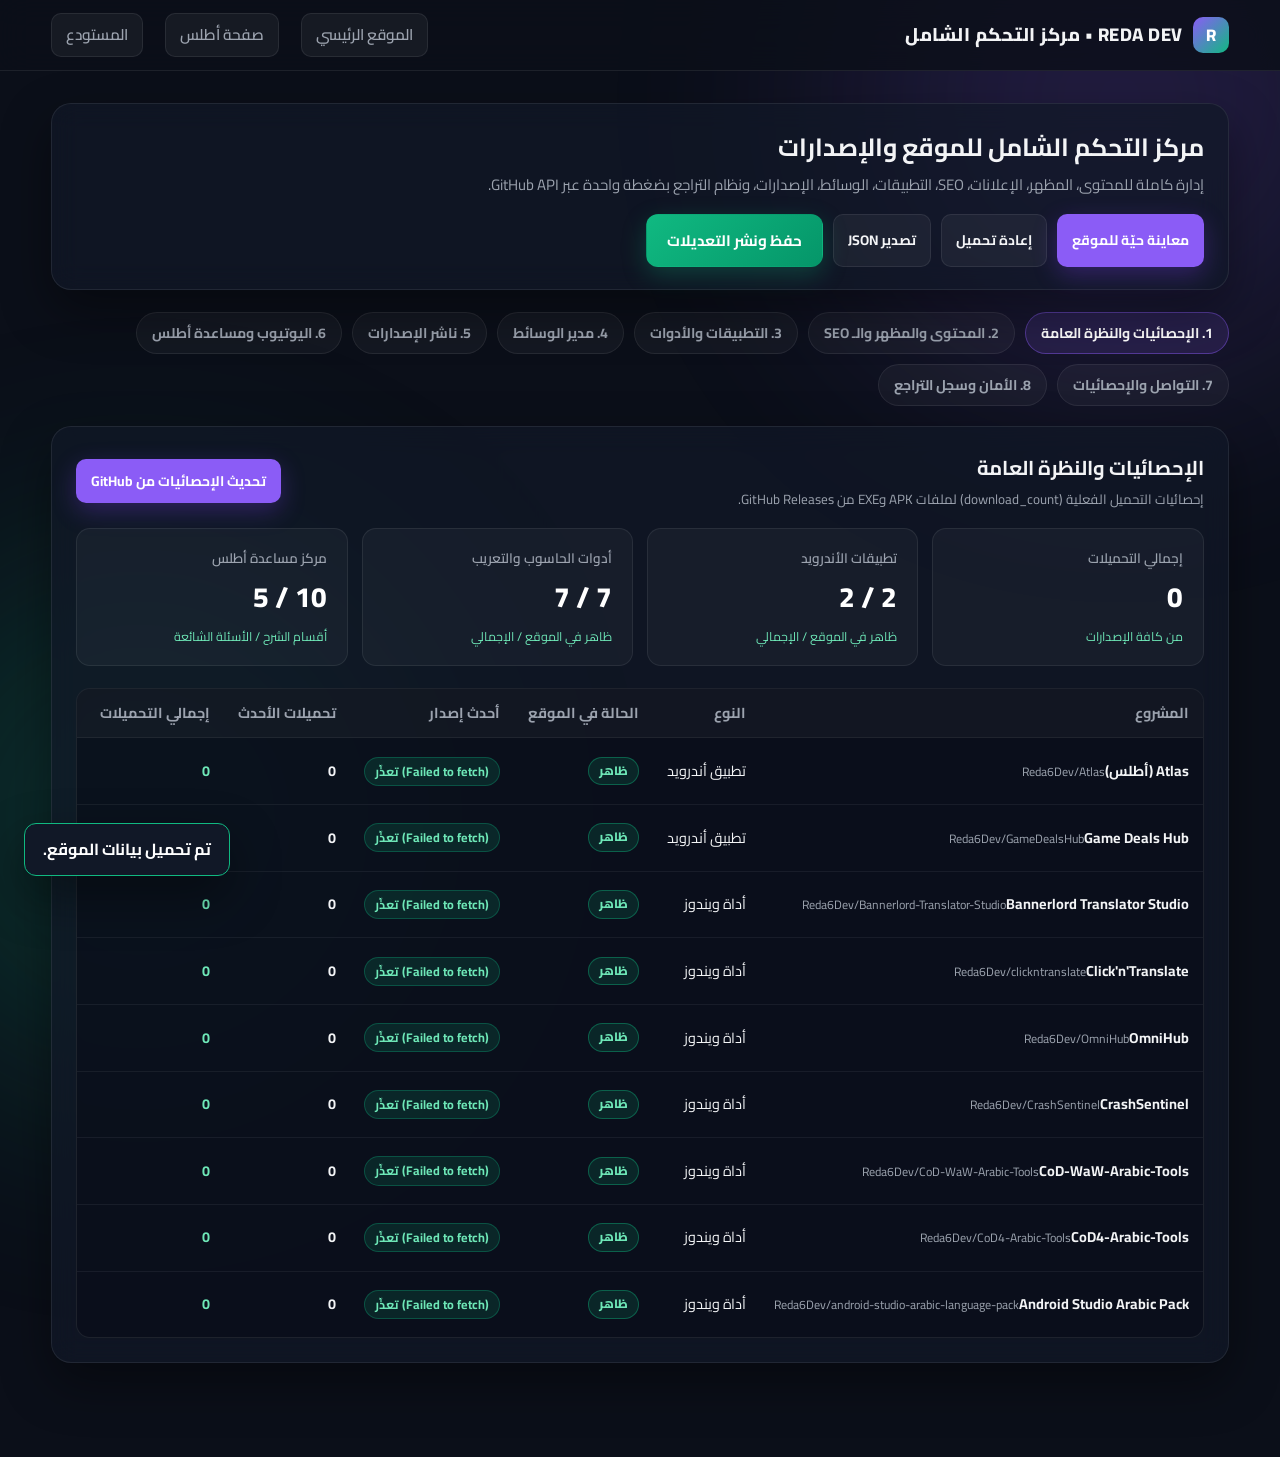
==== commit bcf4a348: "Upgrade admin command center, contact form, SEO, and site controls" ====
--- a/admin.html
+++ b/admin.html
@@ -3,7 +3,7 @@
 <head>
   <meta charset="UTF-8">
   <meta name="viewport" content="width=device-width, initial-scale=1.0">
-  <title>لوحة التحكم المتقدمة | REDA DEV</title>
+  <title>لوحة التحكم الشاملة | REDA DEV</title>
   <link rel="preconnect" href="https://fonts.googleapis.com">
   <link rel="preconnect" href="https://fonts.gstatic.com" crossorigin>
   <link href="https://fonts.googleapis.com/css2?family=Cairo:wght@400;600;700;800&display=swap" rel="stylesheet">
@@ -15,13 +15,13 @@
 
   <header class="navbar">
     <div class="container nav-inner">
-      <a href="index.html" class="brand">
+      <a href="index.html" class="brand" id="admin-brand-link">
         <span class="brand-mark">R</span>
-        <span class="brand-text">REDA DEV • لوحة التحكم المتقدمة</span>
+        <span class="brand-text">REDA DEV • مركز التحكم الشامل</span>
       </a>
       <nav class="nav-links" style="display:flex;">
-        <a href="index.html" class="btn btn-secondary btn-sm">الموقع الرئيسي</a>
-        <a href="atlas.html" class="btn btn-secondary btn-sm">صفحة أطلس</a>
+        <a href="index.html" id="nav-site-link" class="btn btn-secondary btn-sm">الموقع الرئيسي</a>
+        <a href="atlas.html" id="nav-atlas-link" class="btn btn-secondary btn-sm">صفحة أطلس</a>
         <a href="https://github.com/Reda6Dev/Reda6Dev.github.io" target="_blank" rel="noopener noreferrer" class="btn btn-secondary btn-sm">المستودع</a>
       </nav>
     </div>
@@ -30,29 +30,89 @@
   <main class="container admin-main">
     <section class="admin-header-card glass-card">
       <div>
-        <h1>لوحة التحكم المتقدمة للموقع</h1>
-        <p>تحكّم بالمظهر، التطبيقات، الأدوات، فيديوهات اليوتيوب، ومركز مساعدة أطلس ثم انشر مباشرة بضغطة زر.</p>
+        <h1>مركز التحكم الشامل للموقع والإصدارات</h1>
+        <p>إدارة كاملة للمحتوى، المظهر، الإعلانات، SEO، التطبيقات، الوسائط، الإصدارات، ونظام التراجع بضغطة واحدة عبر GitHub API.</p>
       </div>
       <div class="admin-actions-bar">
+        <button type="button" id="btn-live-preview" class="btn btn-primary btn-sm">معاينة حيّة للموقع</button>
         <button type="button" id="btn-reload" class="btn btn-secondary btn-sm">إعادة تحميل</button>
-        <button type="button" id="btn-download" class="btn btn-secondary btn-sm">Export JSON</button>
+        <button type="button" id="btn-download" class="btn btn-secondary btn-sm">تصدير JSON</button>
         <button type="button" id="btn-publish" class="btn btn-emerald">حفظ ونشر التعديلات</button>
       </div>
     </section>
 
-    <!-- 6 Tabs -->
+    <!-- 8 Tabs -->
     <div class="admin-tabs" role="tablist">
-      <button type="button" class="filter-btn active" data-tab="tab-site">1. الإعدادات العامة والمظهر</button>
-      <button type="button" class="filter-btn" data-tab="tab-apps">2. تطبيقات الأندرويد</button>
-      <button type="button" class="filter-btn" data-tab="tab-tools">3. أدوات الحاسوب</button>
-      <button type="button" class="filter-btn" data-tab="tab-youtube">4. قناة اليوتيوب</button>
-      <button type="button" class="filter-btn" data-tab="tab-atlas-help">5. مركز مساعدة أطلس</button>
-      <button type="button" class="filter-btn" data-tab="tab-sync">6. الربط السريع والنسخ الاحتياطي</button>
+      <button type="button" class="filter-btn active" data-tab="tab-dashboard">1. الإحصائيات والنظرة العامة</button>
+      <button type="button" class="filter-btn" data-tab="tab-site">2. المحتوى والمظهر والـ SEO</button>
+      <button type="button" class="filter-btn" data-tab="tab-projects">3. التطبيقات والأدوات</button>
+      <button type="button" class="filter-btn" data-tab="tab-media">4. مدير الوسائط</button>
+      <button type="button" class="filter-btn" data-tab="tab-releases">5. ناشر الإصدارات</button>
+      <button type="button" class="filter-btn" data-tab="tab-content">6. اليوتيوب ومساعدة أطلس</button>
+      <button type="button" class="filter-btn" data-tab="tab-integrations">7. التواصل والإحصائيات</button>
+      <button type="button" class="filter-btn" data-tab="tab-security">8. الأمان وسجل التراجع</button>
     </div>
 
-    <!-- Tab 1: General Settings & Theme -->
-    <section id="tab-site" class="admin-panel-card glass-card tab-pane">
-      <h2>الإعدادات العامة وتخصيص الألوان</h2>
+    <!-- Tab 1: Dashboard -->
+    <section id="tab-dashboard" class="admin-panel-card glass-card tab-pane">
+      <div class="section-bar-head">
+        <div>
+          <h2 style="margin:0;">الإحصائيات والنظرة العامة</h2>
+          <small class="muted">إحصائيات التحميل الفعلية (<span class="ltr-inline">download_count</span>) لملفات APK وEXE من GitHub Releases.</small>
+        </div>
+        <button type="button" id="btn-refresh-stats" class="btn btn-primary btn-sm">تحديث الإحصائيات من GitHub</button>
+      </div>
+
+      <div class="dashboard-stats-grid" id="dashboard-kpis">
+        <div class="kpi-card">
+          <span class="kpi-label">إجمالي التحميلات</span>
+          <span class="kpi-value" id="kpi-downloads">...</span>
+          <span class="kpi-sub">من كافة الإصدارات</span>
+        </div>
+        <div class="kpi-card">
+          <span class="kpi-label">تطبيقات الأندرويد</span>
+          <span class="kpi-value" id="kpi-apps">-</span>
+          <span class="kpi-sub" id="kpi-apps-sub">ظاهر / إجمالي</span>
+        </div>
+        <div class="kpi-card">
+          <span class="kpi-label">أدوات الحاسوب والتعريب</span>
+          <span class="kpi-value" id="kpi-tools">-</span>
+          <span class="kpi-sub" id="kpi-tools-sub">ظاهر / إجمالي</span>
+        </div>
+        <div class="kpi-card">
+          <span class="kpi-label">مركز مساعدة أطلس</span>
+          <span class="kpi-value" id="kpi-help">-</span>
+          <span class="kpi-sub" id="kpi-help-sub">أقسام وأسئلة</span>
+        </div>
+      </div>
+
+      <div class="dashboard-table-wrap">
+        <table class="data-table">
+          <thead>
+            <tr>
+              <th>المشروع</th>
+              <th>النوع</th>
+              <th>الحالة في الموقع</th>
+              <th>أحدث إصدار</th>
+              <th>تحميلات الأحدث</th>
+              <th>إجمالي التحميلات</th>
+              <th>تاريخ النشر</th>
+              <th>الرابط</th>
+            </tr>
+          </thead>
+          <tbody id="dashboard-repos-body">
+            <tr><td colspan="8" class="muted" style="text-align:center;">جاري جلب بيانات الإصدارات من GitHub...</td></tr>
+          </tbody>
+        </table>
+      </div>
+    </section>
+
+    <!-- Tab 2: Site, Theme, Announcement & SEO -->
+    <section id="tab-site" class="admin-panel-card glass-card tab-pane" style="display:none;">
+      <div class="section-bar-head">
+        <h2 style="margin:0;">هوية الموقع والنصوص الأساسية</h2>
+        <button type="button" id="btn-live-preview-2" class="btn btn-primary btn-sm">معاينة حيّة للموقع</button>
+      </div>
       <div class="form-grid">
         <div class="form-field">
           <label for="f-brandName">الاسم الظاهر في الشعار</label>
@@ -113,92 +173,362 @@
           </div>
         </div>
       </div>
-    </section>
-
-    <!-- Tab 2: Android Apps -->
-    <section id="tab-apps" class="admin-panel-card glass-card tab-pane" style="display:none;">
-      <div class="section-bar-head">
-        <h2 style="margin:0;">إدارة تطبيقات الأندرويد</h2>
-        <button type="button" id="btn-add-app" class="btn btn-primary btn-sm">+ إضافة تطبيق جديد</button>
-      </div>
-      <div id="admin-apps-list"></div>
-    </section>
-
-    <!-- Tab 3: Desktop Tools -->
-    <section id="tab-tools" class="admin-panel-card glass-card tab-pane" style="display:none;">
-      <div class="section-bar-head">
-        <h2 style="margin:0;">إدارة أدوات الحاسوب والتعريب</h2>
-        <button type="button" id="btn-add-tool" class="btn btn-primary btn-sm">+ إضافة أداة جديدة</button>
-      </div>
-      <div id="admin-tools-list"></div>
-    </section>
-
-    <!-- Tab 4: YouTube Channel -->
-    <section id="tab-youtube" class="admin-panel-card glass-card tab-pane" style="display:none;">
-      <h2>إدارة قناة اليوتيوب (@rk2003)</h2>
-      <div class="form-grid">
-        <div class="form-field">
-          <label for="f-youtubeUrl">رابط قناة اليوتيوب</label>
-          <input type="url" id="f-youtubeUrl" class="input input-ltr">
-        </div>
-        <div class="form-field">
-          <label for="f-youtubeHandle">معرّف القناة (Handle)</label>
-          <input type="text" id="f-youtubeHandle" class="input input-ltr" placeholder="@rk2003">
-        </div>
-        <div class="form-field">
-          <label for="f-youtubeChannelName">اسم القناة</label>
-          <input type="text" id="f-youtubeChannelName" class="input input-ltr">
-        </div>
-        <div class="form-field">
-          <label for="f-youtubeFeaturedVideoId">رابط أو معرّف الفيديو الرئيسي المميز</label>
-          <input type="text" id="f-youtubeFeaturedVideoId" class="input input-ltr" placeholder="الصق رابط يوتيوب كاملاً مثل https://youtu.be/...">
-          <small>يُستخرج <span class="ltr-inline">Video ID</span> تلقائياً من أي رابط يوتيوب.</small>
-        </div>
-        <div class="form-field full">
-          <label for="f-youtubeDescription">وصف قسم اليوتيوب</label>
-          <textarea id="f-youtubeDescription" class="textarea"></textarea>
-        </div>
-      </div>
-
-      <div id="yt-preview-box" style="margin-top:16px;"></div>
 
       <hr style="border:0;border-top:1px solid var(--border);margin:24px 0;">
 
       <div class="section-bar-head">
         <div>
-          <h3 style="margin:0;">قائمة الفيديوهات المميزة الإضافية</h3>
-          <small class="muted">أضف عدة فيديوهات بلصق رابط كل فيديو ليظهر كقائمة تشغيل في الموقع.</small>
-        </div>
-        <button type="button" id="btn-add-yt-video" class="btn btn-primary btn-sm">+ إضافة فيديو</button>
-      </div>
-      <div id="admin-yt-videos-list"></div>
-    </section>
-
-    <!-- Tab 5: Atlas Help Center -->
-    <section id="tab-atlas-help" class="admin-panel-card glass-card tab-pane" style="display:none;">
+          <h3 style="margin:0;">شريط الإعلانات العلوي</h3>
+          <small class="muted">يظهر أعلى الصفحة الرئيسية وصفحة أطلس عند تفعيله.</small>
+        </div>
+        <label class="switch-row">
+          <input type="checkbox" id="ann-enabled">
+          <span>تفعيل شريط الإعلانات في الموقع</span>
+        </label>
+      </div>
+      <div class="form-grid">
+        <div class="form-field full">
+          <label for="ann-text">نص الإعلان</label>
+          <input type="text" id="ann-text" class="input" placeholder="مثال: إصدار جديد من تطبيق أطلس متاح الآن للتحميل المباشر!">
+        </div>
+        <div class="form-field">
+          <label for="ann-linkText">نص الزر (اختياري)</label>
+          <input type="text" id="ann-linkText" class="input" placeholder="استعرض التحديث">
+        </div>
+        <div class="form-field">
+          <label for="ann-linkUrl">رابط الزر</label>
+          <input type="text" id="ann-linkUrl" class="input input-ltr" placeholder="atlas.html أو https://...">
+        </div>
+        <div class="form-field">
+          <label for="ann-bg">لون خلفية الشريط</label>
+          <div class="color-picker-row">
+            <input type="color" id="ann-bg" class="color-input" value="#7c3aed">
+            <input type="text" id="ann-bg-hex" class="input input-ltr" value="#7c3aed">
+          </div>
+        </div>
+      </div>
+      <div id="ann-preview" class="mini-announcement-preview"></div>
+
+      <hr style="border:0;border-top:1px solid var(--border);margin:24px 0;">
+
+      <h3 style="margin:0 0 14px;">إعدادات محركات البحث والـ SEO والمشاركة</h3>
+      <div class="form-grid">
+        <div class="form-field full">
+          <label for="seo-title">عنوان الصفحة في Google (<span class="ltr-inline">Title &amp; og:title</span>)</label>
+          <input type="text" id="seo-title" class="input">
+        </div>
+        <div class="form-field full">
+          <label for="seo-desc">وصف الموقع في نتائج البحث (<span class="ltr-inline">Meta Description</span>)</label>
+          <textarea id="seo-desc" class="textarea"></textarea>
+        </div>
+        <div class="form-field">
+          <label for="seo-keywords">الكلمات المفتاحية (<span class="ltr-inline">Keywords</span>)</label>
+          <input type="text" id="seo-keywords" class="input">
+        </div>
+        <div class="form-field">
+          <label for="seo-ogImage">رابط صورة المشاركة (<span class="ltr-inline">og:image</span>)</label>
+          <input type="text" id="seo-ogImage" class="input input-ltr" placeholder="https://reda6dev.github.io/assets/icons/atlas-icon.png">
+        </div>
+      </div>
+      <div class="seo-snippet-preview">
+        <div class="seo-snippet-url">https://reda6dev.github.io</div>
+        <div class="seo-snippet-title" id="seo-preview-title">REDA DEV</div>
+        <p class="seo-snippet-desc" id="seo-preview-desc"></p>
+      </div>
+    </section>
+
+    <!-- Tab 3: Apps & Tools Management -->
+    <section id="tab-projects" class="admin-panel-card glass-card tab-pane" style="display:none;">
+      <div class="sub-tabs">
+        <button type="button" class="filter-btn active" data-subtab="sub-apps">تطبيقات الأندرويد</button>
+        <button type="button" class="filter-btn" data-subtab="sub-tools">أدوات الحاسوب والتعريب</button>
+      </div>
+
+      <div id="sub-apps" class="subtab-pane">
+        <div class="section-bar-head">
+          <h2 style="margin:0;">إدارة تطبيقات الأندرويد</h2>
+          <button type="button" id="btn-add-app" class="btn btn-primary btn-sm">+ إضافة تطبيق جديد</button>
+        </div>
+        <div id="admin-apps-list"></div>
+      </div>
+
+      <div id="sub-tools" class="subtab-pane" style="display:none;">
+        <div class="section-bar-head">
+          <h2 style="margin:0;">إدارة أدوات الحاسوب والتعريب</h2>
+          <button type="button" id="btn-add-tool" class="btn btn-primary btn-sm">+ إضافة أداة جديدة</button>
+        </div>
+        <div id="admin-tools-list"></div>
+      </div>
+    </section>
+
+    <!-- Tab 4: Media Manager -->
+    <section id="tab-media" class="admin-panel-card glass-card tab-pane" style="display:none;">
+      <h2>مدير الوسائط (ضغط الصور ورفعها مباشرة للمستودع)</h2>
+      <p class="muted" style="margin-top:0;">
+        اختر أي صورة من جهازك ليتم ضغطها تلقائياً داخل المتصفح عبر <span class="ltr-inline">HTML5 Canvas</span> ثم رفعها إلى مجلد <span class="ltr-inline">assets/uploads/</span>.
+      </p>
+
+      <div id="media-dropzone" class="dropzone">
+        <div style="font-size:1.8rem;">🖼️</div>
+        <strong>اسحب الصورة هنا أو اضغط لاختيار صورة من الجهاز</strong>
+        <div class="muted" style="font-size:0.86rem;margin-top:4px;">يدعم PNG و JPG و WebP</div>
+        <input type="file" id="media-file-input" accept="image/*" style="display:none;">
+      </div>
+
+      <div class="form-grid" style="margin-top:16px;">
+        <div class="form-field">
+          <label for="media-filename">اسم الملف بعد الرفع داخل <span class="ltr-inline">assets/uploads/</span></label>
+          <input type="text" id="media-filename" class="input input-ltr" placeholder="screenshot-new.webp">
+        </div>
+        <div class="form-field">
+          <label for="media-format">صيغة الضغط</label>
+          <select id="media-format" class="select input-ltr">
+            <option value="image/webp">WebP (أفضل حجم وجودة)</option>
+            <option value="image/jpeg">JPEG</option>
+            <option value="image/png">PNG (دون فقد جودة)</option>
+          </select>
+        </div>
+        <div class="form-field">
+          <label for="media-maxwidth">أقصى عرض بالبكسل (0 = الحجم الأصلي)</label>
+          <input type="number" id="media-maxwidth" class="input input-ltr" value="1600" min="0" max="4096">
+        </div>
+        <div class="form-field">
+          <label for="media-quality">جودة الضغط (<span id="media-quality-val">0.82</span>)</label>
+          <input type="range" id="media-quality" min="0.4" max="1" step="0.02" value="0.82">
+        </div>
+      </div>
+
+      <div id="media-preview-area" style="display:none;margin-top:16px;" class="admin-item-card">
+        <div class="section-bar-head" style="margin-bottom:10px;">
+          <div id="media-size-info" class="muted" style="font-size:0.9rem;"></div>
+          <button type="button" id="btn-upload-media" class="btn btn-emerald btn-sm">رفع الصورة إلى GitHub الآن</button>
+        </div>
+        <img id="media-preview-img" src="" alt="معاينة الصورة المضغوطة" style="max-height:260px;margin-inline:auto;border-radius:10px;">
+      </div>
+
+      <div id="media-uploaded-result" style="display:none;margin-top:14px;" class="info-guide-box"></div>
+
+      <hr style="border:0;border-top:1px solid var(--border);margin:24px 0;">
+
       <div class="section-bar-head">
         <div>
-          <h2 style="margin:0;">أقسام مركز مساعدة أطلس</h2>
-          <small class="muted">تظهر هذه الأقسام مباشرة في صفحة <span class="ltr-inline">atlas.html</span>.</small>
-        </div>
-        <button type="button" id="btn-add-help-sec" class="btn btn-primary btn-sm">+ إضافة قسم مساعدة</button>
-      </div>
-      <div id="admin-help-sections-list"></div>
-
-      <hr style="border:0;border-top:1px solid var(--border);margin:26px 0;">
-
-      <div class="section-bar-head">
-        <h2 style="margin:0;">الأسئلة الشائعة (FAQ)</h2>
-        <button type="button" id="btn-add-faq" class="btn btn-primary btn-sm">+ إضافة سؤال وجواب</button>
-      </div>
-      <div id="admin-faqs-list"></div>
-    </section>
-
-    <!-- Tab 6: Quick Connect & Backup -->
-    <section id="tab-sync" class="admin-panel-card glass-card tab-pane" style="display:none;">
+          <h3 style="margin:0;">الصور والملفات المرفوعة في المستودع</h3>
+          <small class="muted">اضغط لنسخ المسار الجاهز لاستخدامه في التطبيقات أو لقطات الشاشة.</small>
+        </div>
+        <div style="display:flex;gap:8px;align-items:center;flex-wrap:wrap;">
+          <select id="media-folder-select" class="select input-ltr" style="width:auto;">
+            <option value="assets/uploads">assets/uploads</option>
+            <option value="assets/icons">assets/icons</option>
+            <option value="assets/screenshots/atlas">assets/screenshots/atlas</option>
+            <option value="assets/screenshots/gamedealshub">assets/screenshots/gamedealshub</option>
+          </select>
+          <button type="button" id="btn-refresh-media" class="btn btn-secondary btn-sm">تحديث القائمة</button>
+        </div>
+      </div>
+      <div id="media-gallery-grid" class="media-grid">
+        <div class="muted">جاري فحص المجلد...</div>
+      </div>
+    </section>
+
+    <!-- Tab 5: Release Publisher -->
+    <section id="tab-releases" class="admin-panel-card glass-card tab-pane" style="display:none;">
+      <h2>ناشر الإصدارات المباشر (رفع APK و EXE و ZIP)</h2>
+      <p class="muted" style="margin-top:0;">
+        أنشئ إصداراً جديداً على <span class="ltr-inline">GitHub Releases</span> أو أرفق ملفاتك مباشرة من المتصفح دون الحاجة لفتح الموقع.
+      </p>
+
+      <div class="form-grid">
+        <div class="form-field">
+          <label for="rel-repo-select">اختر المستودع</label>
+          <select id="rel-repo-select" class="select input-ltr"></select>
+        </div>
+        <div class="form-field">
+          <label for="rel-repo-custom">أو اكتب مسار المستودع يدوياً (<span class="ltr-inline">owner/repo</span>)</label>
+          <input type="text" id="rel-repo-custom" class="input input-ltr" placeholder="Reda6Dev/Atlas">
+        </div>
+        <div class="form-field full">
+          <label>وضع النشر</label>
+          <div class="sub-tabs" style="margin-bottom:0;">
+            <button type="button" class="filter-btn active" data-relmode="new">إنشاء إصدار جديد (New Release)</button>
+            <button type="button" class="filter-btn" data-relmode="existing">إرفاق ملفات على إصدار موجود</button>
+          </div>
+        </div>
+      </div>
+
+      <div id="rel-existing-box" style="display:none;margin-top:14px;">
+        <div class="form-grid">
+          <div class="form-field full">
+            <label for="rel-existing-select">اختر الإصدار الموجود</label>
+            <div style="display:flex;gap:8px;flex-wrap:wrap;">
+              <select id="rel-existing-select" class="select input-ltr" style="flex:1;"></select>
+              <button type="button" id="btn-load-existing-rels" class="btn btn-secondary btn-sm">جلب الإصدارات</button>
+            </div>
+          </div>
+        </div>
+      </div>
+
+      <div id="rel-new-box" style="margin-top:14px;">
+        <div class="form-grid">
+          <div class="form-field">
+            <label for="rel-tag">رقم الإصدار (<span class="ltr-inline">Tag</span>)</label>
+            <input type="text" id="rel-tag" class="input input-ltr" placeholder="v1.3">
+          </div>
+          <div class="form-field">
+            <label for="rel-name">عنوان الإصدار</label>
+            <input type="text" id="rel-name" class="input" placeholder="الإصدار v1.3 — تحسينات وإصلاحات جديدة">
+          </div>
+          <div class="form-field full">
+            <label for="rel-body">ملاحظات التحديث (<span class="ltr-inline">Release Notes</span>)</label>
+            <textarea id="rel-body" class="textarea" placeholder="- إصلاحات وتحسينات في الأداء&#10;- دعم الميزات الجديدة"></textarea>
+          </div>
+          <div class="form-field">
+            <label class="switch-row">
+              <input type="checkbox" id="rel-prerelease">
+              <span>تحديده كإصدار تجريبي (<span class="ltr-inline">Pre-release</span>)</span>
+            </label>
+          </div>
+          <div class="form-field">
+            <label class="switch-row">
+              <input type="checkbox" id="rel-draft">
+              <span>حفظ كمسودة (<span class="ltr-inline">Draft</span>) دون نشر فوري</span>
+            </label>
+          </div>
+        </div>
+      </div>
+
+      <div class="form-grid" style="margin-top:14px;">
+        <div class="form-field full">
+          <label for="rel-files">اختر ملفات الإصدار (<span class="ltr-inline">.apk, .exe, .msi, .zip, .7z</span>)</label>
+          <input type="file" id="rel-files" class="input input-ltr" multiple>
+          <small id="rel-files-summary" class="muted">لم يتم اختيار ملفات بعد.</small>
+        </div>
+        <div class="form-field full">
+          <label class="switch-row">
+            <input type="checkbox" id="rel-sync-fallback" checked>
+            <span>تحديث رقم الإصدار الاحتياطي (<span class="ltr-inline">fallbackVersion</span>) في الموقع تلقائياً عند إنشاء إصدار جديد</span>
+          </label>
+        </div>
+      </div>
+
+      <div style="margin-top:16px;display:flex;gap:10px;flex-wrap:wrap;align-items:center;">
+        <button type="button" id="btn-publish-release" class="btn btn-emerald">نشر الإصدار ورفع الملفات</button>
+        <a id="rel-github-page-link" href="https://github.com/Reda6Dev/Atlas/releases" target="_blank" rel="noopener noreferrer" class="btn btn-secondary btn-sm">فتح صفحة الإصدارات على GitHub</a>
+      </div>
+
+      <div id="rel-progress-area" style="display:none;margin-top:14px;">
+        <div id="rel-progress-text" class="muted" style="font-size:0.88rem;"></div>
+        <div class="upload-progress-wrap">
+          <div id="rel-progress-bar" class="upload-progress-bar"></div>
+        </div>
+      </div>
+      <div id="rel-result-box" style="display:none;margin-top:14px;" class="info-guide-box"></div>
+    </section>
+
+    <!-- Tab 6: YouTube & Atlas Help Center -->
+    <section id="tab-content" class="admin-panel-card glass-card tab-pane" style="display:none;">
+      <div class="sub-tabs">
+        <button type="button" class="filter-btn active" data-subtab="sub-youtube">قناة اليوتيوب (@rk2003)</button>
+        <button type="button" class="filter-btn" data-subtab="sub-atlas-help">مركز مساعدة أطلس (10 أقسام + FAQ)</button>
+      </div>
+
+      <div id="sub-youtube" class="subtab-pane">
+        <h2>إدارة قناة اليوتيوب (<span class="ltr-inline">@rk2003</span>)</h2>
+        <div class="form-grid">
+          <div class="form-field">
+            <label for="f-youtubeUrl">رابط قناة اليوتيوب</label>
+            <input type="url" id="f-youtubeUrl" class="input input-ltr">
+          </div>
+          <div class="form-field">
+            <label for="f-youtubeHandle">معرّف القناة (Handle)</label>
+            <input type="text" id="f-youtubeHandle" class="input input-ltr" placeholder="@rk2003">
+          </div>
+          <div class="form-field">
+            <label for="f-youtubeChannelName">اسم القناة</label>
+            <input type="text" id="f-youtubeChannelName" class="input input-ltr">
+          </div>
+          <div class="form-field">
+            <label for="f-youtubeFeaturedVideoId">رابط أو معرّف الفيديو الرئيسي المميز</label>
+            <input type="text" id="f-youtubeFeaturedVideoId" class="input input-ltr" placeholder="الصق رابط يوتيوب كاملاً مثل https://youtu.be/...">
+            <small>يُستخرج <span class="ltr-inline">Video ID</span> تلقائياً من أي رابط يوتيوب.</small>
+          </div>
+          <div class="form-field full">
+            <label for="f-youtubeDescription">وصف قسم اليوتيوب</label>
+            <textarea id="f-youtubeDescription" class="textarea"></textarea>
+          </div>
+        </div>
+
+        <div id="yt-preview-box" style="margin-top:16px;"></div>
+
+        <hr style="border:0;border-top:1px solid var(--border);margin:24px 0;">
+
+        <div class="section-bar-head">
+          <div>
+            <h3 style="margin:0;">قائمة الفيديوهات المميزة الإضافية</h3>
+            <small class="muted">أضف عدة فيديوهات بلصق رابط كل فيديو ليظهر كقائمة تشغيل في الموقع.</small>
+          </div>
+          <button type="button" id="btn-add-yt-video" class="btn btn-primary btn-sm">+ إضافة فيديو</button>
+        </div>
+        <div id="admin-yt-videos-list"></div>
+      </div>
+
+      <div id="sub-atlas-help" class="subtab-pane" style="display:none;">
+        <div class="section-bar-head">
+          <div>
+            <h2 style="margin:0;">أقسام مركز مساعدة أطلس</h2>
+            <small class="muted">تظهر هذه الأقسام مباشرة في صفحة <span class="ltr-inline">atlas.html</span>.</small>
+          </div>
+          <button type="button" id="btn-add-help-sec" class="btn btn-primary btn-sm">+ إضافة قسم مساعدة</button>
+        </div>
+        <div id="admin-help-sections-list"></div>
+
+        <hr style="border:0;border-top:1px solid var(--border);margin:26px 0;">
+
+        <div class="section-bar-head">
+          <h2 style="margin:0;">الأسئلة الشائعة (FAQ)</h2>
+          <button type="button" id="btn-add-faq" class="btn btn-primary btn-sm">+ إضافة سؤال وجواب</button>
+        </div>
+        <div id="admin-faqs-list"></div>
+      </div>
+    </section>
+
+    <!-- Tab 7: Contact & External Analytics -->
+    <section id="tab-integrations" class="admin-panel-card glass-card tab-pane" style="display:none;">
+      <h2>التواصل وإحصائيات الزوار الخارجية</h2>
+      <div class="form-grid">
+        <div class="form-field full">
+          <div class="section-bar-head" style="margin-bottom:4px;">
+            <label for="int-web3forms">مفتاح Web3Forms لنموذج التواصل في أسفل الموقع</label>
+            <span id="web3forms-badge" class="status-badge hidden">بديل تلقائي: GitHub Issues</span>
+          </div>
+          <input type="text" id="int-web3forms" class="input input-ltr" placeholder="xxxxxxxx-xxxx-xxxx-xxxx-xxxxxxxxxxxx">
+          <div class="info-guide-box">
+            للحصول على مفتاح مجاني: افتح <a href="https://web3forms.com" target="_blank" rel="noopener noreferrer" style="text-decoration:underline;color:#a7f3d0;">web3forms.com</a> ← أدخل بريدك الإلكتروني ← انسخ <strong>Access Key</strong> الذي يصلك وألصقه هنا ثم اضغط «حفظ ونشر التعديلات». عند تركه فارغاً يعرض الموقع أزرار GitHub Issues تلقائياً.
+          </div>
+        </div>
+
+        <div class="form-field">
+          <label for="int-goatcounter">رمز GoatCounter (مجاني بدون كوكيز)</label>
+          <input type="text" id="int-goatcounter" class="input input-ltr" placeholder="reda6dev">
+          <div class="info-guide-box">
+            سجّل مجاناً في <a href="https://www.goatcounter.com" target="_blank" rel="noopener noreferrer" style="text-decoration:underline;color:#a7f3d0;">goatcounter.com</a> واكتب اسمك الفرعي فقط (الجزء قبل <span class="ltr-inline">.goatcounter.com</span>).
+          </div>
+        </div>
+
+        <div class="form-field">
+          <label for="int-cloudflare">رمز Cloudflare Web Analytics (اختياري)</label>
+          <input type="text" id="int-cloudflare" class="input input-ltr" placeholder="32-char hex token">
+          <div class="info-guide-box">
+            من لوحة <a href="https://dash.cloudflare.com" target="_blank" rel="noopener noreferrer" style="text-decoration:underline;color:#a7f3d0;">Cloudflare Web Analytics</a> ← أضف نطاق <span class="ltr-inline">reda6dev.github.io</span> ثم انسخ قيمة الـ <span class="ltr-inline">token</span> فقط والصقها هنا.
+          </div>
+        </div>
+      </div>
+    </section>
+
+    <!-- Tab 8: Security, Backup & 1-Click Rollback -->
+    <section id="tab-security" class="admin-panel-card glass-card tab-pane" style="display:none;">
       <h2>الربط السريع مع GitHub</h2>
       <p class="muted" style="margin-top:0;">
-        يُحفظ الرمز في متصفحك محلياً فقط (<span class="ltr-inline">localStorage</span>) لتفعيل زر «حفظ ونشر التعديلات».
+        يُحفظ الرمز في متصفحك محلياً فقط (<span class="ltr-inline">localStorage</span>) لتفعيل النشر ورفع الصور والإصدارات ونظام التراجع.
       </p>
 
       <div style="margin-bottom:14px;">
@@ -220,14 +550,42 @@
       <hr style="border:0;border-top:1px solid var(--border);margin:26px 0;">
 
       <h2>النسخ الاحتياطي والاستيراد</h2>
-      <p class="muted" style="margin-top:0;">احتفظ بنسخة احتياطية كاملة من إعدادات الموقع أو استعدها في أي وقت.</p>
+      <p class="muted" style="margin-top:0;">احتفظ بنسخة احتياطية كاملة من إعدادات الموقع أو استعدها من جهازك في أي وقت.</p>
       <div class="admin-actions-bar">
         <button type="button" id="btn-export-json" class="btn btn-secondary">تصدير نسخة احتياطية (Export JSON)</button>
         <label for="import-json-input" class="btn btn-primary" style="cursor:pointer;">استيراد نسخة احتياطية (Import JSON)</label>
         <input type="file" id="import-json-input" accept=".json,application/json" style="display:none;">
       </div>
+
+      <hr style="border:0;border-top:1px solid var(--border);margin:26px 0;">
+
+      <div class="section-bar-head">
+        <div>
+          <h2 style="margin:0;">سجل التراجع بضغطة واحدة (1-Click Rollback)</h2>
+          <small class="muted">آخر 10 تعديلات محفوظة لملف <span class="ltr-inline">site-config.json</span> على GitHub.</small>
+        </div>
+        <button type="button" id="btn-load-commits" class="btn btn-secondary btn-sm">تحديث السجل</button>
+      </div>
+      <div id="commits-history-list" class="commit-list">
+        <div class="muted">جاري تحميل آخر 10 تعديلات...</div>
+      </div>
     </section>
   </main>
+
+  <!-- Live Preview Modal -->
+  <div id="preview-modal" class="preview-modal" aria-hidden="true" role="dialog" aria-label="معاينة حية للموقع">
+    <div class="preview-modal-bar">
+      <div style="display:flex;align-items:center;gap:10px;flex-wrap:wrap;">
+        <strong>المعاينة الحيّة للموقع (مسودة التعديلات الحالية)</strong>
+        <button type="button" id="preview-desktop-btn" class="filter-btn active">شاشة حاسوب</button>
+        <button type="button" id="preview-mobile-btn" class="filter-btn">شاشة جوال (390px)</button>
+      </div>
+      <button type="button" id="preview-close-btn" class="btn btn-danger btn-sm">إغلاق المعاينة</button>
+    </div>
+    <div class="preview-frame-wrap">
+      <iframe id="preview-iframe" class="preview-frame" title="معاينة الموقع"></iframe>
+    </div>
+  </div>
 
   <div id="toast" class="toast" role="status" aria-live="polite"></div>
 
--- a/style.css
+++ b/style.css
@@ -1414,3 +1414,431 @@
     gap: 8px;
   }
 }
+
+/* Announcement Bar & Preview Banner */
+.announcement-bar {
+  position: relative;
+  z-index: 65;
+  background: var(--announcement-bg, #7c3aed);
+  color: #ffffff;
+  border-bottom: 1px solid rgba(255, 255, 255, 0.16);
+  font-size: 0.92rem;
+}
+
+.announcement-bar[hidden] {
+  display: none;
+}
+
+.announcement-inner {
+  display: flex;
+  align-items: center;
+  justify-content: center;
+  gap: 12px;
+  flex-wrap: wrap;
+  padding: 10px 36px;
+  text-align: center;
+}
+
+.announcement-text {
+  font-weight: 700;
+}
+
+.announcement-link {
+  display: inline-flex;
+  align-items: center;
+  padding: 4px 12px;
+  border-radius: 999px;
+  background: rgba(255, 255, 255, 0.2);
+  color: #ffffff;
+  font-weight: 800;
+  font-size: 0.84rem;
+  border: 1px solid rgba(255, 255, 255, 0.28);
+  transition: background 0.2s ease;
+}
+
+.announcement-link:hover {
+  background: rgba(255, 255, 255, 0.3);
+}
+
+.announcement-close {
+  position: absolute;
+  left: 14px;
+  top: 50%;
+  transform: translateY(-50%);
+  width: 28px;
+  height: 28px;
+  border-radius: 50%;
+  border: 0;
+  background: rgba(0, 0, 0, 0.22);
+  color: #ffffff;
+  font-size: 1.1rem;
+  line-height: 1;
+  cursor: pointer;
+  display: grid;
+  place-items: center;
+}
+
+.preview-banner {
+  background: #f59e0b;
+  color: #111827;
+  font-weight: 800;
+  padding: 8px 16px;
+  text-align: center;
+  font-size: 0.9rem;
+}
+
+/* Contact Card & Form */
+.contact-card {
+  padding: 26px 28px;
+}
+
+.contact-fallback {
+  display: flex;
+  align-items: center;
+  justify-content: space-between;
+  gap: 18px;
+  flex-wrap: wrap;
+}
+
+.contact-fallback p {
+  margin: 0;
+  color: var(--text-muted);
+  max-width: 620px;
+}
+
+.contact-form {
+  display: grid;
+  gap: 14px;
+}
+
+.contact-status {
+  padding: 10px 14px;
+  border-radius: var(--radius-sm);
+  font-weight: 700;
+  font-size: 0.9rem;
+  display: none;
+}
+
+.contact-status.ok {
+  display: block;
+  background: var(--emerald-soft);
+  border: 1px solid rgba(16, 185, 129, 0.4);
+  color: #a7f3d0;
+}
+
+.contact-status.err {
+  display: block;
+  background: rgba(244, 63, 94, 0.14);
+  border: 1px solid rgba(244, 63, 94, 0.4);
+  color: #fecdd3;
+}
+
+/* Ultimate Admin Command Center Extensions */
+.dashboard-stats-grid {
+  display: grid;
+  grid-template-columns: repeat(auto-fit, minmax(190px, 1fr));
+  gap: 14px;
+  margin-bottom: 22px;
+}
+
+.kpi-card {
+  padding: 18px 20px;
+  border-radius: var(--radius-md);
+  background: rgba(255, 255, 255, 0.035);
+  border: 1px solid var(--border);
+  display: flex;
+  flex-direction: column;
+  gap: 4px;
+}
+
+.kpi-label {
+  font-size: 0.85rem;
+  color: var(--text-muted);
+  font-weight: 600;
+}
+
+.kpi-value {
+  font-size: 1.75rem;
+  font-weight: 800;
+  color: #ffffff;
+}
+
+.kpi-sub {
+  font-size: 0.78rem;
+  color: #6ee7b7;
+}
+
+.dashboard-table-wrap {
+  overflow-x: auto;
+  border-radius: var(--radius-md);
+  border: 1px solid var(--border);
+  background: rgba(8, 12, 22, 0.55);
+}
+
+.data-table {
+  width: 100%;
+  border-collapse: collapse;
+  font-size: 0.9rem;
+}
+
+.data-table th,
+.data-table td {
+  padding: 12px 14px;
+  text-align: right;
+  border-bottom: 1px solid rgba(255, 255, 255, 0.06);
+  white-space: nowrap;
+}
+
+.data-table th {
+  color: var(--text-muted);
+  font-weight: 700;
+  background: rgba(255, 255, 255, 0.03);
+}
+
+.data-table tr:last-child td {
+  border-bottom: 0;
+}
+
+.sub-tabs {
+  display: flex;
+  flex-wrap: wrap;
+  gap: 8px;
+  margin-bottom: 18px;
+}
+
+.switch-row {
+  display: flex;
+  align-items: center;
+  gap: 10px;
+  cursor: pointer;
+  user-select: none;
+  font-weight: 700;
+}
+
+.switch-row input[type="checkbox"] {
+  width: 18px;
+  height: 18px;
+  accent-color: var(--emerald);
+  cursor: pointer;
+}
+
+.status-badge {
+  display: inline-flex;
+  align-items: center;
+  padding: 3px 10px;
+  border-radius: 999px;
+  font-size: 0.76rem;
+  font-weight: 800;
+}
+
+.status-badge.visible {
+  background: var(--emerald-soft);
+  border: 1px solid rgba(16, 185, 129, 0.4);
+  color: #6ee7b7;
+}
+
+.status-badge.hidden {
+  background: rgba(244, 63, 94, 0.14);
+  border: 1px solid rgba(244, 63, 94, 0.4);
+  color: #fda4af;
+}
+
+.hidden-item-card {
+  opacity: 0.68;
+  border-style: dashed;
+}
+
+.mini-announcement-preview {
+  margin-top: 12px;
+  padding: 10px 14px;
+  border-radius: var(--radius-sm);
+  color: #ffffff;
+  font-weight: 700;
+  display: flex;
+  align-items: center;
+  justify-content: center;
+  gap: 10px;
+  flex-wrap: wrap;
+}
+
+.seo-snippet-preview {
+  margin-top: 16px;
+  padding: 16px 18px;
+  border-radius: var(--radius-md);
+  background: #0d1322;
+  border: 1px solid var(--border);
+}
+
+.seo-snippet-url {
+  font-size: 0.82rem;
+  color: #9ca3af;
+  direction: ltr;
+  text-align: right;
+}
+
+.seo-snippet-title {
+  margin: 4px 0;
+  color: #93c5fd;
+  font-size: 1.08rem;
+  font-weight: 700;
+}
+
+.seo-snippet-desc {
+  margin: 0;
+  color: #d1d5db;
+  font-size: 0.88rem;
+}
+
+.dropzone {
+  border: 2px dashed rgba(139, 92, 246, 0.45);
+  border-radius: var(--radius-md);
+  padding: 26px;
+  text-align: center;
+  background: rgba(139, 92, 246, 0.06);
+  cursor: pointer;
+  transition: background 0.2s ease, border-color 0.2s ease;
+}
+
+.dropzone.dragover {
+  background: rgba(139, 92, 246, 0.16);
+  border-color: var(--emerald);
+}
+
+.media-grid {
+  display: grid;
+  grid-template-columns: repeat(auto-fill, minmax(195px, 1fr));
+  gap: 14px;
+  margin-top: 14px;
+}
+
+.media-card {
+  background: rgba(255, 255, 255, 0.03);
+  border: 1px solid var(--border);
+  border-radius: var(--radius-md);
+  padding: 10px;
+  display: flex;
+  flex-direction: column;
+  gap: 8px;
+}
+
+.media-card img {
+  width: 100%;
+  height: 120px;
+  object-fit: contain;
+  border-radius: 8px;
+  background: rgba(0, 0, 0, 0.35);
+}
+
+.media-name {
+  font-size: 0.8rem;
+  direction: ltr;
+  text-align: left;
+  overflow: hidden;
+  text-overflow: ellipsis;
+  white-space: nowrap;
+  color: var(--text);
+}
+
+.upload-progress-wrap {
+  margin-top: 12px;
+  background: rgba(255, 255, 255, 0.07);
+  border-radius: 999px;
+  height: 12px;
+  overflow: hidden;
+}
+
+.upload-progress-bar {
+  height: 100%;
+  width: 0%;
+  background: linear-gradient(90deg, var(--accent), var(--emerald));
+  transition: width 0.2s ease;
+}
+
+.commit-list {
+  display: grid;
+  gap: 10px;
+  margin-top: 12px;
+}
+
+.commit-row {
+  display: flex;
+  align-items: center;
+  justify-content: space-between;
+  gap: 12px;
+  flex-wrap: wrap;
+  padding: 12px 14px;
+  border-radius: var(--radius-sm);
+  background: rgba(255, 255, 255, 0.03);
+  border: 1px solid var(--border);
+}
+
+.commit-meta {
+  display: flex;
+  flex-direction: column;
+  gap: 2px;
+}
+
+.commit-sha {
+  font-family: ui-monospace, SFMono-Regular, Menlo, monospace;
+  font-size: 0.82rem;
+  color: #a7f3d0;
+}
+
+.info-guide-box {
+  padding: 12px 15px;
+  border-radius: var(--radius-sm);
+  background: rgba(139, 92, 246, 0.08);
+  border: 1px solid rgba(139, 92, 246, 0.25);
+  font-size: 0.86rem;
+  color: #e5e7eb;
+  margin-top: 8px;
+}
+
+.preview-modal {
+  position: fixed;
+  inset: 0;
+  z-index: 150;
+  background: rgba(4, 7, 14, 0.9);
+  backdrop-filter: blur(8px);
+  display: none;
+  flex-direction: column;
+  padding: 16px;
+  gap: 12px;
+}
+
+.preview-modal.open {
+  display: flex;
+}
+
+.preview-modal-bar {
+  display: flex;
+  align-items: center;
+  justify-content: space-between;
+  gap: 12px;
+  flex-wrap: wrap;
+  padding: 10px 16px;
+  border-radius: var(--radius-md);
+  background: #111827;
+  border: 1px solid var(--border);
+}
+
+.preview-frame-wrap {
+  flex: 1;
+  display: flex;
+  justify-content: center;
+  overflow: hidden;
+}
+
+.preview-frame {
+  width: 100%;
+  height: 100%;
+  border: 1px solid var(--border);
+  border-radius: var(--radius-md);
+  background: #0b0f19;
+  transition: width 0.25s ease;
+}
+
+.preview-frame.mobile {
+  width: 390px;
+  max-width: 100%;
+}
